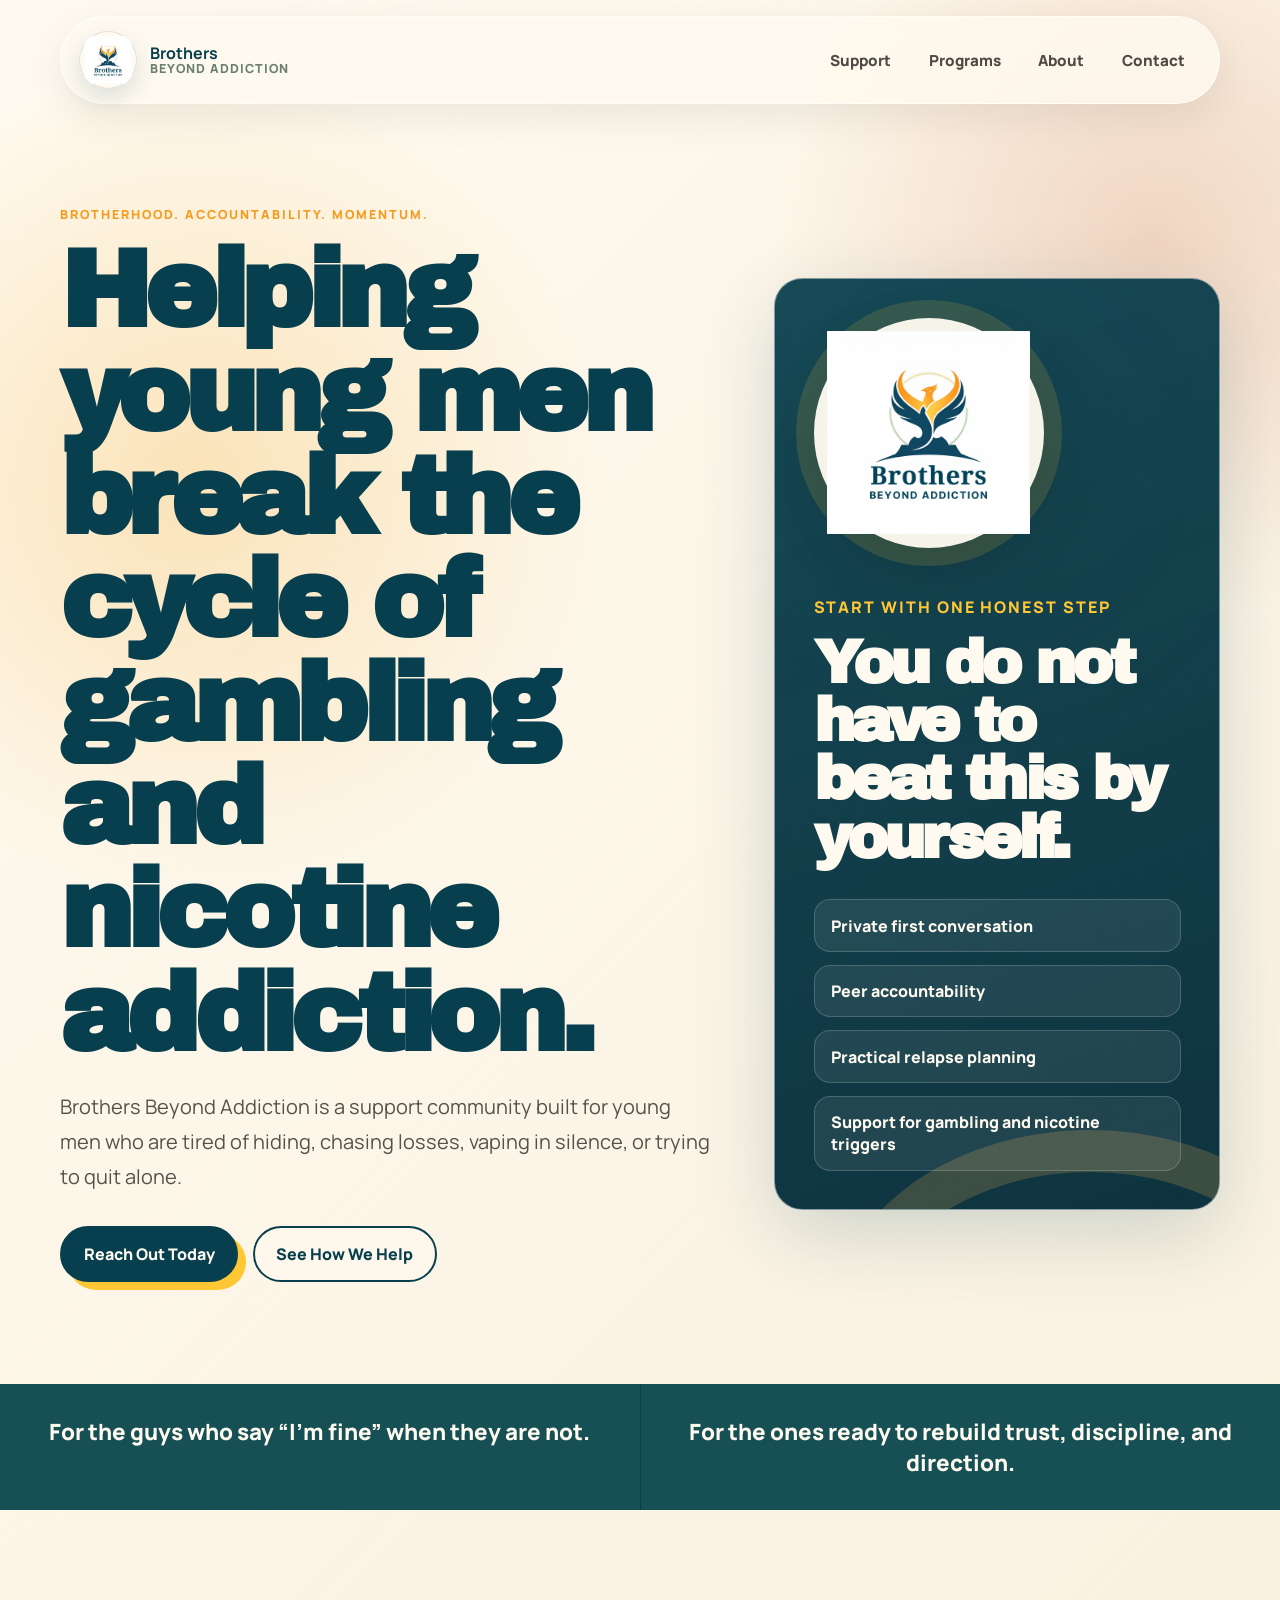
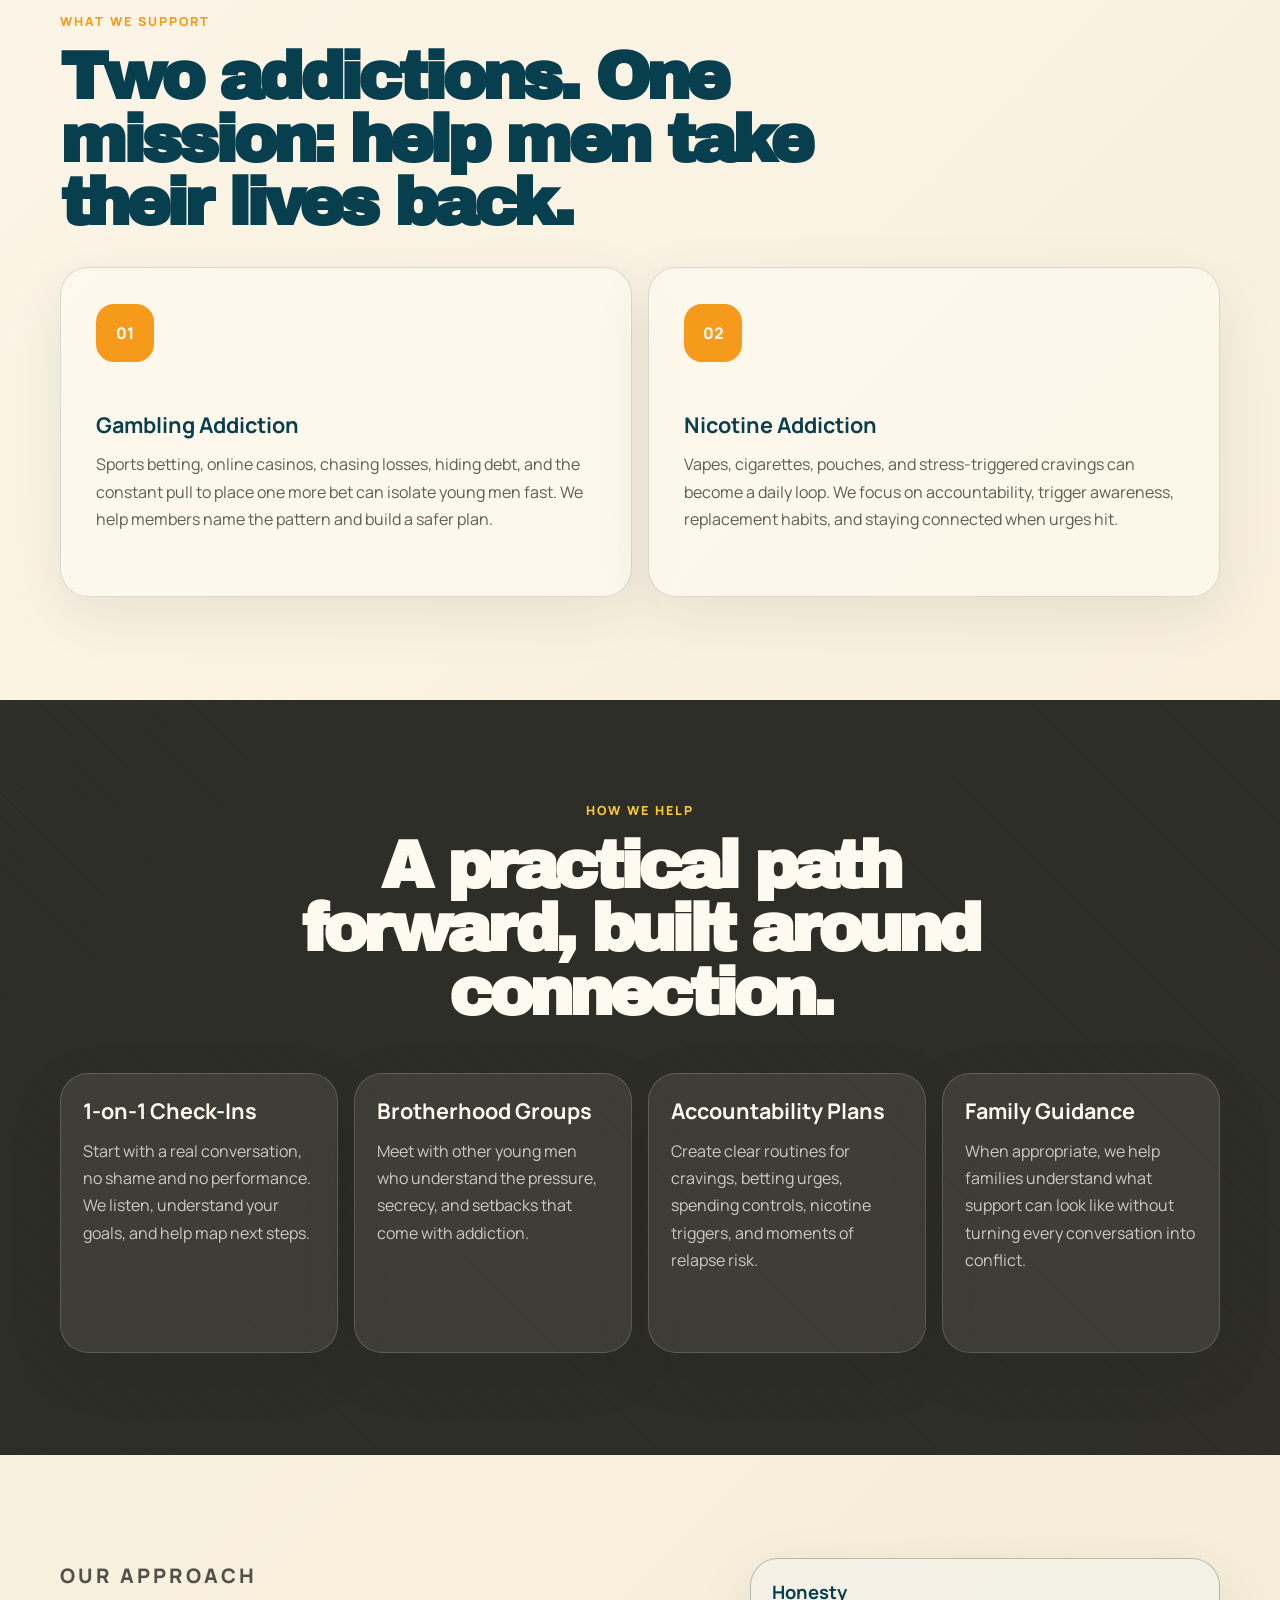
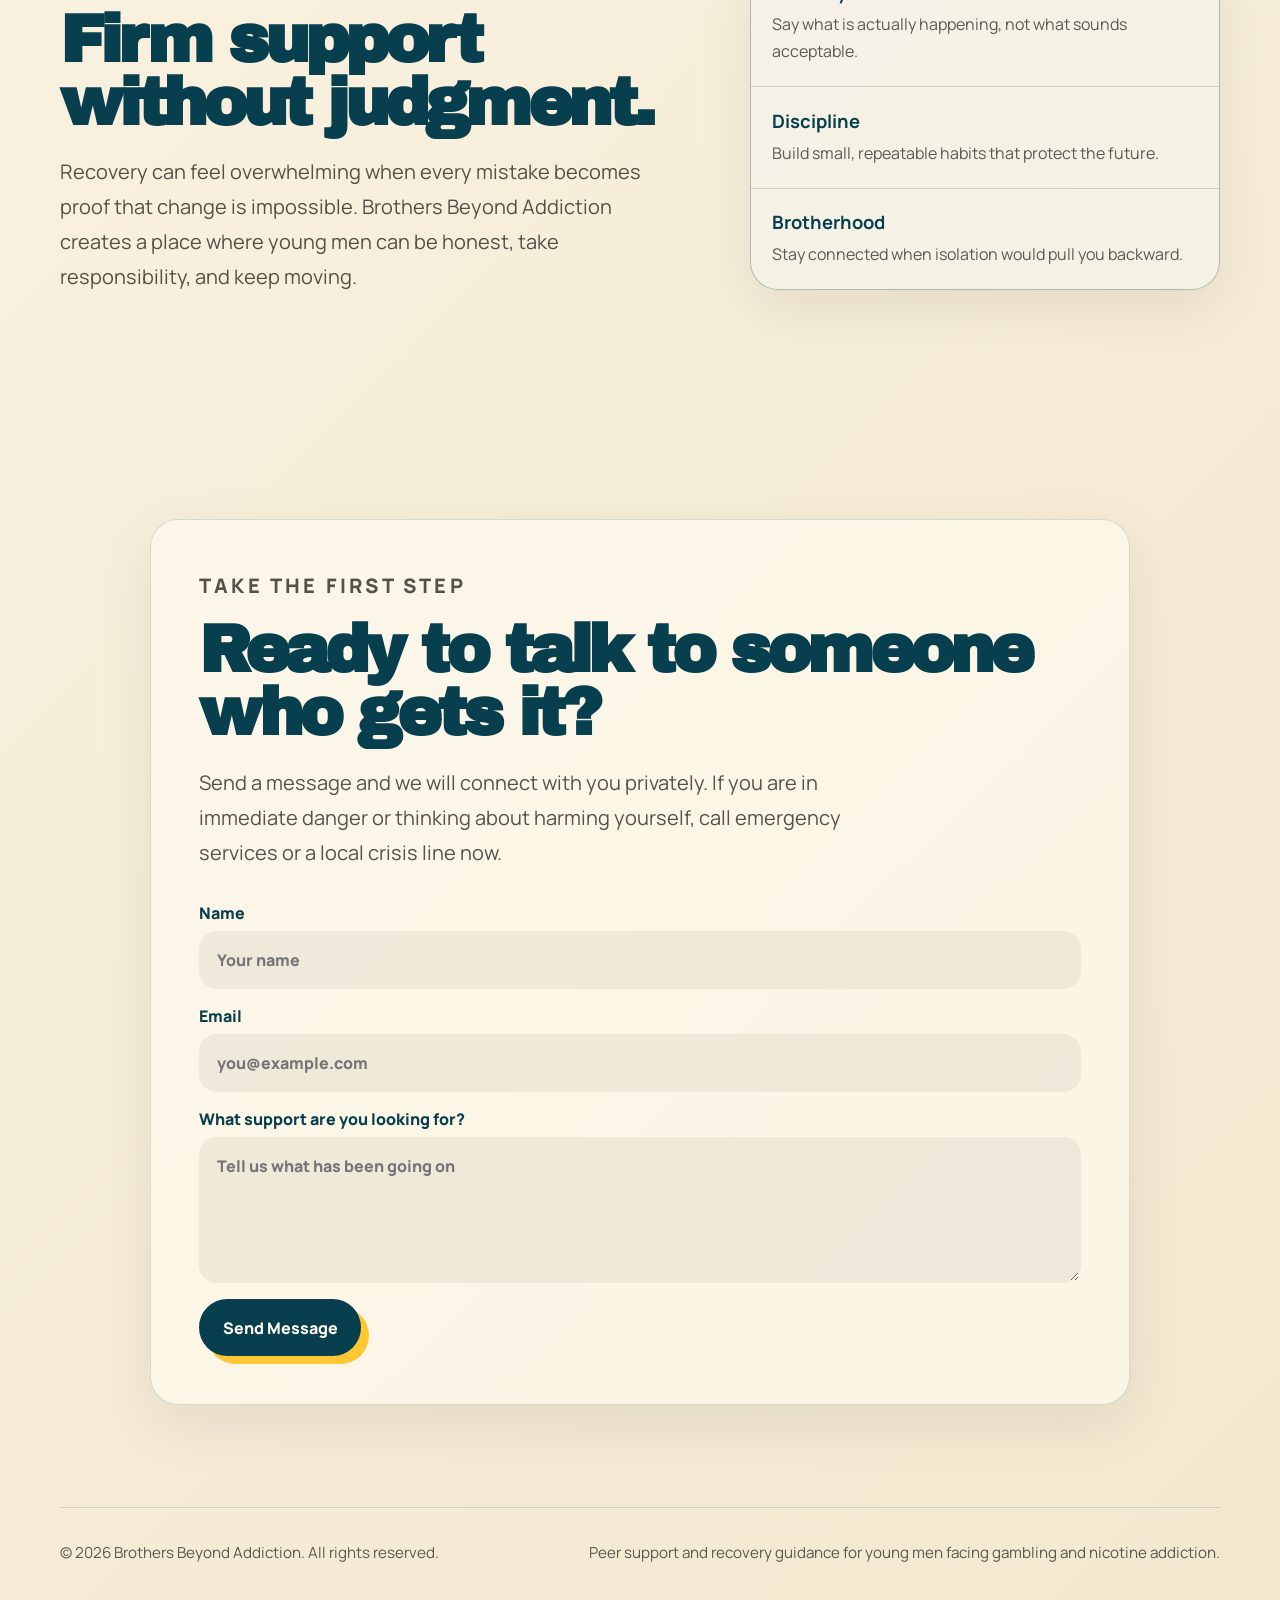
==== index.html @ f5db084e "Add files via upload" ====
<!doctype html>
<html lang="en">
  <head>
    <meta charset="utf-8">
    <meta name="viewport" content="width=device-width, initial-scale=1">
    <meta
      name="description"
      content="Brothers Beyond Addiction supports young men dealing with gambling and nicotine addiction through brotherhood, accountability, and practical recovery tools."
    >
    <title>Brothers Beyond Addiction | Support for Young Men</title>
    <link rel="preconnect" href="https://fonts.googleapis.com">
    <link rel="preconnect" href="https://fonts.gstatic.com" crossorigin>
    <link
      href="https://fonts.googleapis.com/css2?family=Archivo+Black&family=Manrope:wght@400;600;700;800&display=swap"
      rel="stylesheet"
    >
    <link rel="stylesheet" href="styles.css">
  </head>
  <body>
    <header class="site-header" data-header>
      <a class="brand" href="#top" aria-label="Brothers Beyond Addiction home">
        <span class="brand-mark">
          <img src="assets/brothers-beyond-addiction-logo.png" alt="" aria-hidden="true">
        </span>
        <span>
          <strong>Brothers</strong>
          <small>Beyond Addiction</small>
        </span>
      </a>

      <button class="nav-toggle" type="button" aria-expanded="false" aria-controls="site-nav" data-nav-toggle>
        <span class="sr-only">Toggle navigation</span>
        <span></span>
        <span></span>
        <span></span>
      </button>

      <nav class="site-nav" id="site-nav" data-nav>
        <a href="#support">Support</a>
        <a href="#programs">Programs</a>
        <a href="#about">About</a>
        <a href="#contact">Contact</a>
      </nav>
    </header>

    <main id="top">
      <section class="hero section-shell">
        <div class="hero-copy reveal">
          <p class="eyebrow">Brotherhood. Accountability. Momentum.</p>
          <h1>Helping young men break the cycle of gambling and nicotine addiction.</h1>
          <p class="hero-text">
            Brothers Beyond Addiction is a support community built for young men who are tired of hiding,
            chasing losses, vaping in silence, or trying to quit alone.
          </p>
          <div class="hero-actions">
            <a class="button primary" href="#contact">Reach Out Today</a>
            <a class="button ghost" href="#programs">See How We Help</a>
          </div>
        </div>

        <div class="hero-card reveal" aria-label="Recovery focus card">
          <div class="hero-logo-wrap">
            <img src="assets/brothers-beyond-addiction-logo.png" alt="Brothers Beyond Addiction phoenix logo">
          </div>
          <p class="card-kicker">Start with one honest step</p>
          <h2>You do not have to beat this by yourself.</h2>
          <ul>
            <li>Private first conversation</li>
            <li>Peer accountability</li>
            <li>Practical relapse planning</li>
            <li>Support for gambling and nicotine triggers</li>
          </ul>
        </div>
      </section>

      <section class="intro-strip" aria-label="Core promise">
        <p>For the guys who say “I’m fine” when they are not.</p>
        <p>For the ones ready to rebuild trust, discipline, and direction.</p>
      </section>

      <section class="section-shell split-section" id="support">
        <div class="section-heading reveal">
          <p class="eyebrow">What We Support</p>
          <h2>Two addictions. One mission: help men take their lives back.</h2>
        </div>

        <div class="support-grid">
          <article class="support-card reveal">
            <span class="icon-badge">01</span>
            <h3>Gambling Addiction</h3>
            <p>
              Sports betting, online casinos, chasing losses, hiding debt, and the constant pull to place one
              more bet can isolate young men fast. We help members name the pattern and build a safer plan.
            </p>
          </article>

          <article class="support-card reveal">
            <span class="icon-badge">02</span>
            <h3>Nicotine Addiction</h3>
            <p>
              Vapes, cigarettes, pouches, and stress-triggered cravings can become a daily loop. We focus on
              accountability, trigger awareness, replacement habits, and staying connected when urges hit.
            </p>
          </article>
        </div>
      </section>

      <section class="program-band" id="programs">
        <div class="section-shell">
          <div class="section-heading centered reveal">
            <p class="eyebrow">How We Help</p>
            <h2>A practical path forward, built around connection.</h2>
          </div>

          <div class="program-grid">
            <article class="program-card reveal">
              <h3>1-on-1 Check-Ins</h3>
              <p>Start with a real conversation, no shame and no performance. We listen, understand your goals, and help map next steps.</p>
            </article>
            <article class="program-card reveal">
              <h3>Brotherhood Groups</h3>
              <p>Meet with other young men who understand the pressure, secrecy, and setbacks that come with addiction.</p>
            </article>
            <article class="program-card reveal">
              <h3>Accountability Plans</h3>
              <p>Create clear routines for cravings, betting urges, spending controls, nicotine triggers, and moments of relapse risk.</p>
            </article>
            <article class="program-card reveal">
              <h3>Family Guidance</h3>
              <p>When appropriate, we help families understand what support can look like without turning every conversation into conflict.</p>
            </article>
          </div>
        </div>
      </section>

      <section class="section-shell values-section" id="about">
        <div class="values-copy reveal">
          <p class="eyebrow">Our Approach</p>
          <h2>Firm support without judgment.</h2>
          <p>
            Recovery can feel overwhelming when every mistake becomes proof that change is impossible. Brothers
            Beyond Addiction creates a place where young men can be honest, take responsibility, and keep moving.
          </p>
        </div>

        <div class="values-list reveal">
          <div>
            <strong>Honesty</strong>
            <span>Say what is actually happening, not what sounds acceptable.</span>
          </div>
          <div>
            <strong>Discipline</strong>
            <span>Build small, repeatable habits that protect the future.</span>
          </div>
          <div>
            <strong>Brotherhood</strong>
            <span>Stay connected when isolation would pull you backward.</span>
          </div>
        </div>
      </section>

      <section class="cta-section" id="contact">
        <div class="cta-card reveal">
          <p class="eyebrow">Take The First Step</p>
          <h2>Ready to talk to someone who gets it?</h2>
          <p>
            Send a message and we will connect with you privately. If you are in immediate danger or thinking
            about harming yourself, call emergency services or a local crisis line now.
          </p>

          <form class="contact-form" action="mailto:hello@brothersbeyondaddiction.org" method="post" enctype="text/plain">
            <label>
              Name
              <input type="text" name="name" placeholder="Your name" required>
            </label>
            <label>
              Email
              <input type="email" name="email" placeholder="you@example.com" required>
            </label>
            <label>
              What support are you looking for?
              <textarea name="message" rows="5" placeholder="Tell us what has been going on"></textarea>
            </label>
            <button class="button primary" type="submit">Send Message</button>
          </form>
        </div>
      </section>
    </main>

    <footer class="site-footer">
      <p>&copy; 2026 Brothers Beyond Addiction. All rights reserved.</p>
      <p>Peer support and recovery guidance for young men facing gambling and nicotine addiction.</p>
    </footer>

    <script src="script.js"></script>
  </body>
</html>
---- styles.css ----
:root {
  --ink: #073f4e;
  --charcoal: #092f3b;
  --moss: #164f54;
  --olive: #6b7f70;
  --sand: #f3e8cf;
  --bone: #fffaf0;
  --clay: #f59a1b;
  --gold: #ffc734;
  --line: rgba(7, 63, 78, 0.16);
  --shadow: 0 24px 80px rgba(7, 63, 78, 0.18);
  --radius: 28px;
}

* {
  box-sizing: border-box;
}

html {
  scroll-behavior: smooth;
}

body {
  margin: 0;
  color: var(--ink);
  font-family: "Manrope", sans-serif;
  background:
    radial-gradient(circle at 15% 10%, rgba(243, 182, 74, 0.32), transparent 26rem),
    radial-gradient(circle at 90% 5%, rgba(201, 111, 69, 0.24), transparent 24rem),
    linear-gradient(135deg, var(--bone), var(--sand));
}

a {
  color: inherit;
  text-decoration: none;
}

button,
input,
textarea {
  font: inherit;
}

.sr-only {
  position: absolute;
  width: 1px;
  height: 1px;
  padding: 0;
  margin: -1px;
  overflow: hidden;
  clip: rect(0, 0, 0, 0);
  white-space: nowrap;
  border: 0;
}

.site-header {
  position: sticky;
  top: 0;
  z-index: 10;
  display: flex;
  align-items: center;
  justify-content: space-between;
  gap: 1.5rem;
  width: min(1160px, calc(100% - 32px));
  margin: 16px auto 0;
  padding: 14px 18px;
  border: 1px solid rgba(255, 255, 255, 0.7);
  border-radius: 999px;
  background: rgba(255, 250, 240, 0.78);
  box-shadow: 0 12px 40px rgba(18, 19, 15, 0.08);
  backdrop-filter: blur(18px);
}

.brand {
  display: inline-flex;
  align-items: center;
  gap: 0.8rem;
  font-weight: 800;
}

.brand-mark {
  display: block;
  width: 58px;
  height: 58px;
  overflow: hidden;
  border-radius: 50%;
  background: var(--bone);
  box-shadow: inset 0 0 0 1px rgba(7, 63, 78, 0.12), 0 10px 24px rgba(7, 63, 78, 0.14);
}

.brand-mark img {
  width: 100%;
  height: 100%;
  object-fit: contain;
  padding: 5px;
}

.brand strong,
.brand small {
  display: block;
  line-height: 1.05;
}

.brand small {
  color: var(--olive);
  font-size: 0.78rem;
  font-weight: 800;
  text-transform: uppercase;
  letter-spacing: 0.08em;
}

.site-nav {
  display: flex;
  align-items: center;
  gap: 0.35rem;
}

.site-nav a {
  padding: 0.75rem 1rem;
  border-radius: 999px;
  color: rgba(18, 19, 15, 0.76);
  font-size: 0.95rem;
  font-weight: 800;
}

.site-nav a:hover {
  background: rgba(49, 66, 50, 0.1);
  color: var(--ink);
}

.nav-toggle {
  display: none;
  width: 46px;
  height: 46px;
  border: 0;
  border-radius: 50%;
  background: var(--ink);
}

.nav-toggle span:not(.sr-only) {
  display: block;
  width: 19px;
  height: 2px;
  margin: 4px auto;
  background: var(--bone);
}

.section-shell {
  width: min(1160px, calc(100% - 32px));
  margin: 0 auto;
}

.hero {
  display: grid;
  grid-template-columns: minmax(0, 1.05fr) minmax(320px, 0.72fr);
  gap: clamp(2rem, 5vw, 5rem);
  align-items: center;
  min-height: calc(100vh - 96px);
  padding: clamp(4rem, 8vw, 7.5rem) 0;
}

.eyebrow {
  margin: 0 0 1rem;
  color: var(--clay);
  font-size: 0.78rem;
  font-weight: 900;
  letter-spacing: 0.16em;
  text-transform: uppercase;
}

h1,
h2,
h3,
p {
  margin-top: 0;
}

h1,
h2 {
  font-family: "Archivo Black", sans-serif;
  letter-spacing: -0.06em;
  line-height: 0.95;
}

h1 {
  max-width: 760px;
  margin-bottom: 1.4rem;
  font-size: clamp(3.7rem, 8.5vw, 8.1rem);
}

h2 {
  margin-bottom: 1.2rem;
  font-size: clamp(2.3rem, 5.2vw, 5.2rem);
}

h3 {
  margin-bottom: 0.8rem;
  font-size: 1.35rem;
}

.hero-text,
.values-copy p,
.cta-card > p {
  max-width: 660px;
  color: rgba(18, 19, 15, 0.72);
  font-size: clamp(1.05rem, 2vw, 1.25rem);
  line-height: 1.75;
}

.hero-actions {
  display: flex;
  flex-wrap: wrap;
  gap: 0.9rem;
  margin-top: 2rem;
}

.button {
  display: inline-flex;
  align-items: center;
  justify-content: center;
  min-height: 52px;
  padding: 0.95rem 1.35rem;
  border: 2px solid var(--ink);
  border-radius: 999px;
  font-weight: 900;
  cursor: pointer;
  transition: transform 180ms ease, box-shadow 180ms ease, background 180ms ease;
}

.button:hover {
  transform: translateY(-2px);
}

.button.primary {
  color: var(--bone);
  background: var(--ink);
  box-shadow: 8px 8px 0 var(--gold);
}

.button.ghost {
  background: rgba(255, 250, 240, 0.4);
}

.hero-card {
  position: relative;
  overflow: hidden;
  min-height: 500px;
  padding: clamp(1.6rem, 4vw, 2.4rem);
  border: 1px solid rgba(255, 255, 255, 0.48);
  border-radius: var(--radius);
  color: var(--bone);
  background:
    linear-gradient(160deg, rgba(7, 63, 78, 0.94), rgba(9, 47, 59, 0.98)),
    radial-gradient(circle at 50% 20%, rgba(243, 182, 74, 0.35), transparent 20rem);
  box-shadow: var(--shadow);
}

.hero-card::before {
  position: absolute;
  inset: auto -30% -35% 12%;
  height: 320px;
  content: "";
  border: 42px solid rgba(243, 182, 74, 0.2);
  border-radius: 50%;
}

.hero-logo-wrap {
  display: grid;
  width: min(230px, 72%);
  aspect-ratio: 1;
  place-items: center;
  margin-bottom: 3rem;
  border-radius: 50%;
  background: rgba(255, 250, 240, 0.96);
  box-shadow: 0 0 0 18px rgba(255, 199, 52, 0.14), 0 24px 60px rgba(0, 0, 0, 0.16);
  animation: breathe 3.6s ease-in-out infinite;
}

.hero-logo-wrap img {
  width: 88%;
  height: 88%;
  object-fit: contain;
}

.card-kicker {
  color: var(--gold);
  font-weight: 900;
  text-transform: uppercase;
  letter-spacing: 0.12em;
}

.hero-card h2 {
  max-width: 430px;
  font-size: clamp(2.3rem, 4.8vw, 4.5rem);
}

.hero-card ul {
  position: relative;
  z-index: 1;
  display: grid;
  gap: 0.8rem;
  padding: 0;
  margin: 2rem 0 0;
  list-style: none;
}

.hero-card li {
  padding: 0.9rem 1rem;
  border: 1px solid rgba(255, 250, 240, 0.18);
  border-radius: 16px;
  background: rgba(255, 250, 240, 0.08);
  font-weight: 800;
}

.intro-strip {
  display: grid;
  grid-template-columns: 1fr 1fr;
  gap: 1px;
  color: var(--bone);
  background: var(--ink);
}

.intro-strip p {
  padding: clamp(1.4rem, 3vw, 2rem);
  margin: 0;
  background: var(--moss);
  font-size: clamp(1rem, 2vw, 1.4rem);
  font-weight: 900;
  text-align: center;
}

.split-section,
.values-section,
.cta-section {
  padding: clamp(4.5rem, 8vw, 7rem) 0;
}

.section-heading {
  max-width: 790px;
}

.centered {
  margin: 0 auto 3rem;
  text-align: center;
}

.support-grid,
.program-grid {
  display: grid;
  gap: 1rem;
}

.support-grid {
  grid-template-columns: repeat(2, 1fr);
  margin-top: 2rem;
}

.support-card,
.program-card,
.cta-card,
.values-list {
  border: 1px solid var(--line);
  border-radius: var(--radius);
  background: rgba(255, 250, 240, 0.66);
  box-shadow: 0 18px 60px rgba(18, 19, 15, 0.08);
}

.support-card {
  min-height: 330px;
  padding: clamp(1.4rem, 3vw, 2.2rem);
}

.support-card p,
.program-card p,
.values-list span,
.site-footer {
  color: rgba(18, 19, 15, 0.68);
  line-height: 1.7;
}

.icon-badge {
  display: inline-grid;
  width: 58px;
  height: 58px;
  place-items: center;
  margin-bottom: 3rem;
  border-radius: 18px;
  color: var(--bone);
  background: var(--clay);
  font-weight: 900;
}

.program-band {
  padding: clamp(4.5rem, 8vw, 7rem) 0;
  color: var(--bone);
  background:
    linear-gradient(rgba(18, 19, 15, 0.88), rgba(18, 19, 15, 0.88)),
    repeating-linear-gradient(45deg, rgba(243, 182, 74, 0.2) 0 2px, transparent 2px 18px);
}

.program-band .eyebrow {
  color: var(--gold);
}

.program-grid {
  grid-template-columns: repeat(4, 1fr);
}

.program-card {
  min-height: 280px;
  padding: 1.4rem;
  color: var(--bone);
  background: rgba(255, 250, 240, 0.08);
  border-color: rgba(255, 250, 240, 0.16);
}

.program-card p {
  color: rgba(255, 250, 240, 0.74);
}

.values-section {
  display: grid;
  grid-template-columns: 1fr 0.75fr;
  gap: clamp(2rem, 5vw, 5rem);
  align-items: start;
}

.values-list {
  display: grid;
  gap: 1px;
  overflow: hidden;
  padding: 0;
  background: var(--line);
}

.values-list div {
  padding: 1.3rem;
  background: rgba(255, 250, 240, 0.78);
}

.values-list strong,
.values-list span {
  display: block;
}

.values-list strong {
  margin-bottom: 0.35rem;
  font-size: 1.15rem;
}

.cta-section {
  width: min(980px, calc(100% - 32px));
  margin: 0 auto;
}

.cta-card {
  padding: clamp(1.5rem, 4vw, 3rem);
}

.contact-form {
  display: grid;
  gap: 1rem;
  margin-top: 2rem;
}

.contact-form label {
  display: grid;
  gap: 0.45rem;
  font-weight: 900;
}

.contact-form input,
.contact-form textarea {
  width: 100%;
  border: 2px solid transparent;
  border-radius: 18px;
  padding: 1rem;
  color: var(--ink);
  background: rgba(18, 19, 15, 0.06);
  outline: none;
}

.contact-form input:focus,
.contact-form textarea:focus {
  border-color: var(--clay);
  background: var(--bone);
}

.contact-form .button {
  justify-self: start;
}

.site-footer {
  display: flex;
  flex-wrap: wrap;
  justify-content: space-between;
  gap: 1rem;
  width: min(1160px, calc(100% - 32px));
  margin: 0 auto;
  padding: 2rem 0 3rem;
  border-top: 1px solid var(--line);
  font-size: 0.95rem;
}

.site-footer p {
  margin: 0;
}

.reveal {
  opacity: 0;
  transform: translateY(22px);
  transition: opacity 700ms ease, transform 700ms ease;
}

.reveal.is-visible {
  opacity: 1;
  transform: translateY(0);
}

@keyframes breathe {
  0%,
  100% {
    transform: scale(1);
  }

  50% {
    transform: scale(1.08);
  }
}

@media (max-width: 900px) {
  .site-header {
    align-items: flex-start;
    border-radius: 26px;
  }

  .nav-toggle {
    display: block;
    flex: 0 0 auto;
  }

  .site-nav {
    position: absolute;
    top: calc(100% + 10px);
    right: 0;
    left: 0;
    display: none;
    flex-direction: column;
    align-items: stretch;
    padding: 0.75rem;
    border-radius: 24px;
    background: rgba(255, 250, 240, 0.96);
    box-shadow: 0 18px 50px rgba(18, 19, 15, 0.12);
  }

  .site-nav.is-open {
    display: flex;
  }

  .hero,
  .values-section {
    grid-template-columns: 1fr;
  }

  .hero {
    min-height: auto;
    padding-top: 4rem;
  }

  .hero-card {
    min-height: auto;
  }

  .support-grid,
  .program-grid,
  .intro-strip {
    grid-template-columns: 1fr;
  }
}

@media (max-width: 560px) {
  .brand span:last-child {
    display: none;
  }

  h1 {
    font-size: clamp(3.15rem, 17vw, 5rem);
  }

  .hero-actions,
  .button {
    width: 100%;
  }

  .program-card,
  .support-card {
    min-height: auto;
  }
}
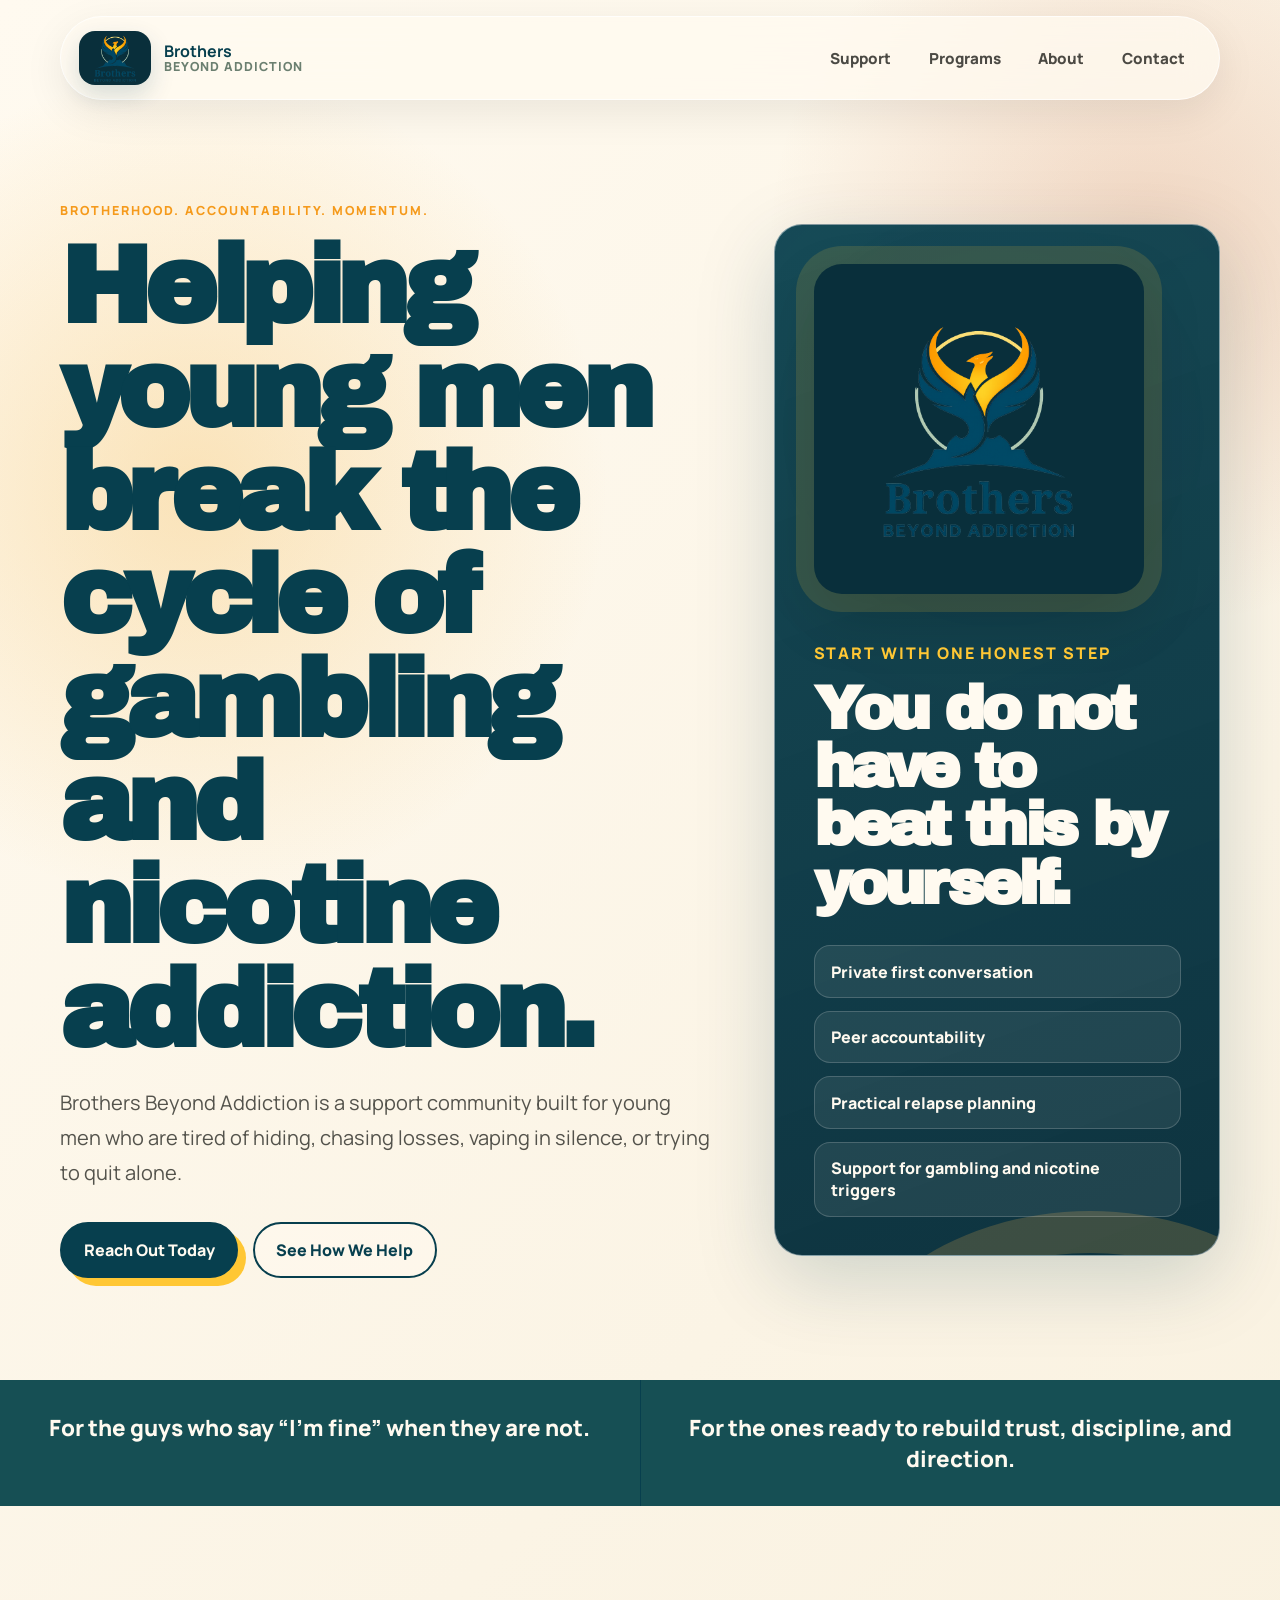
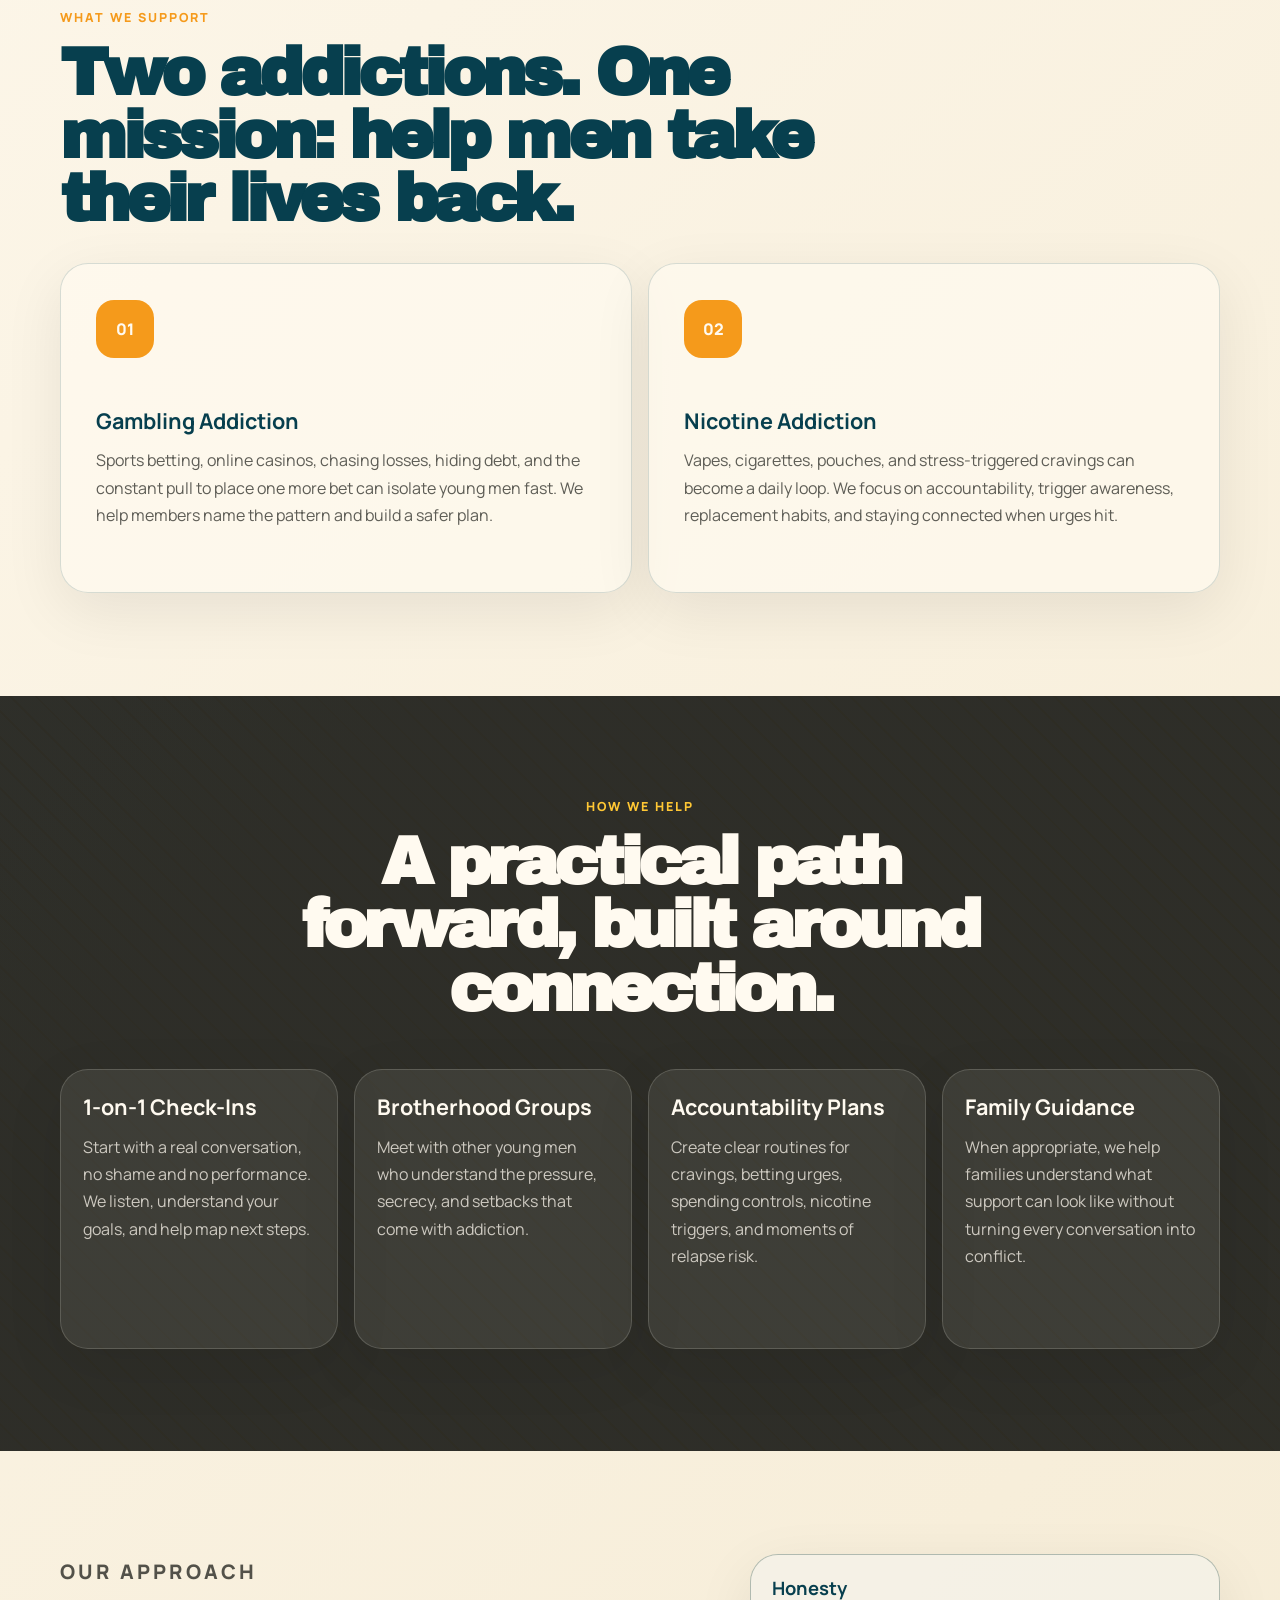
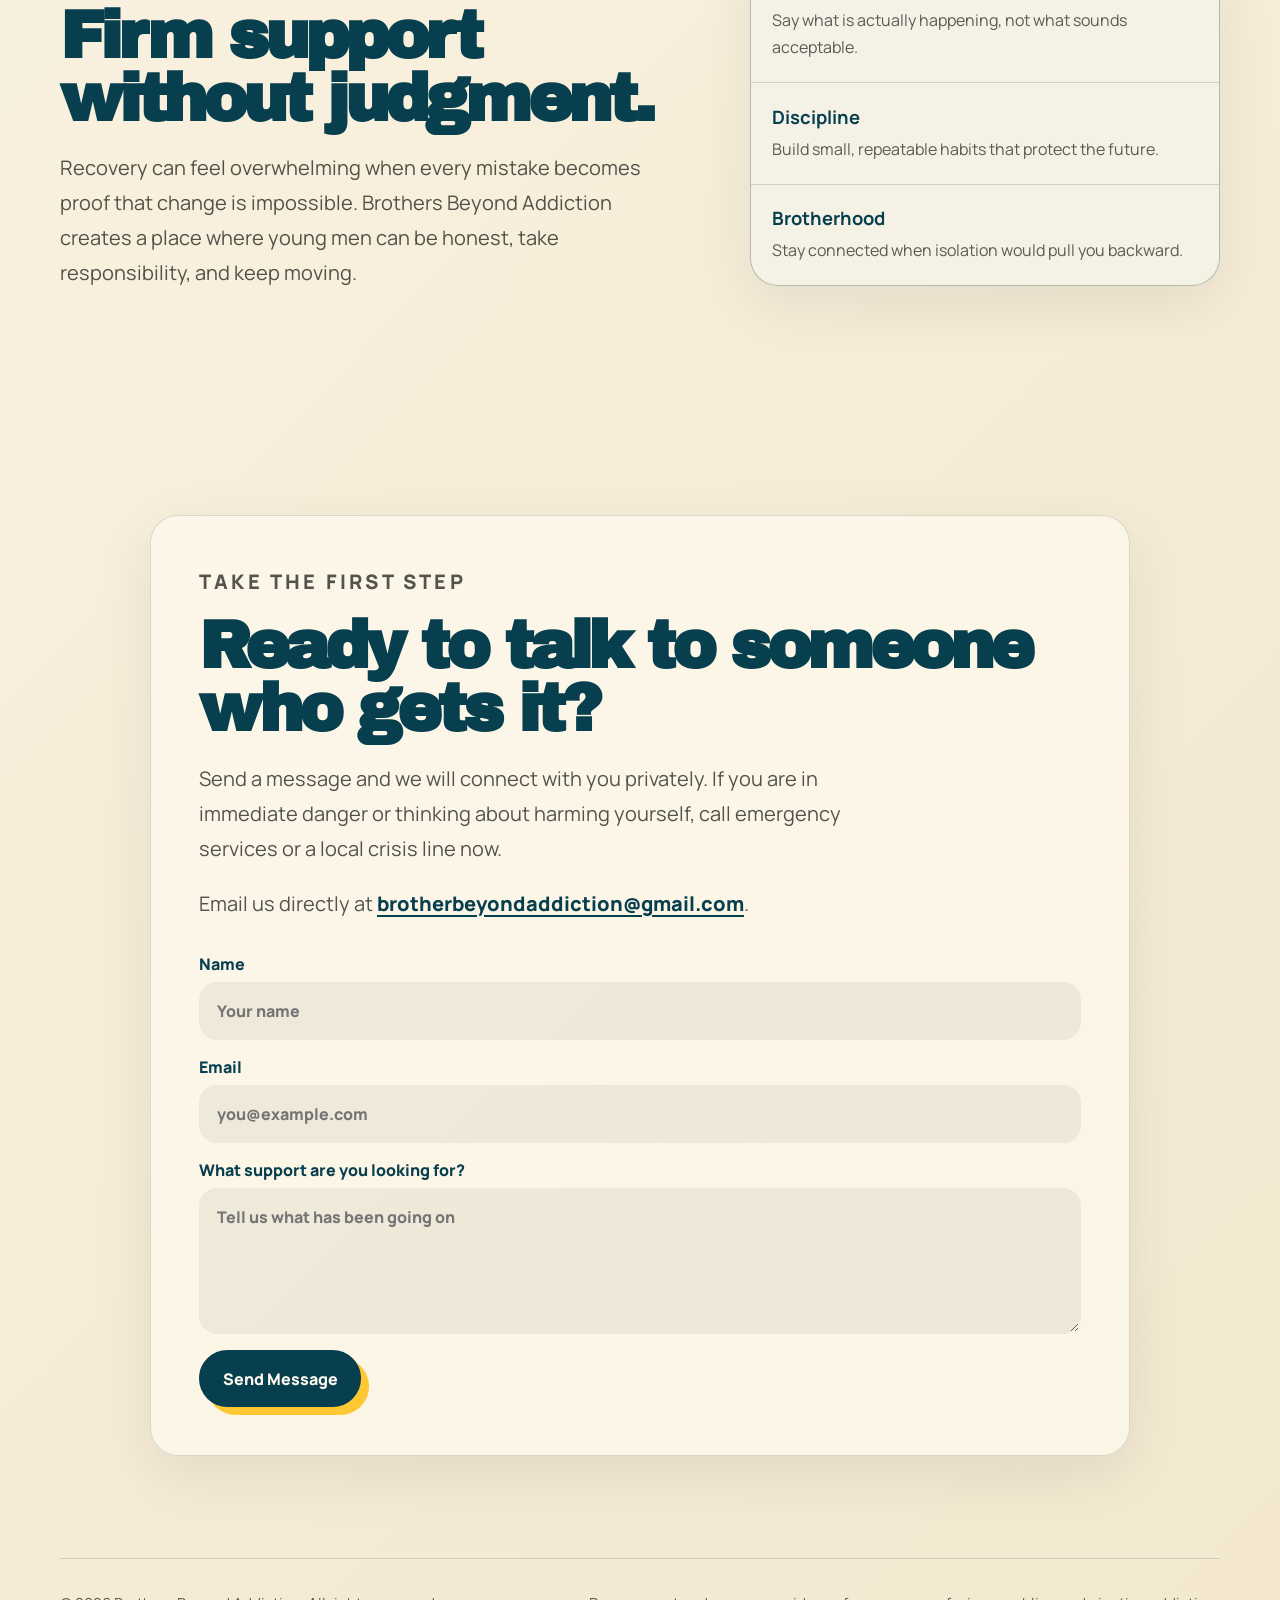
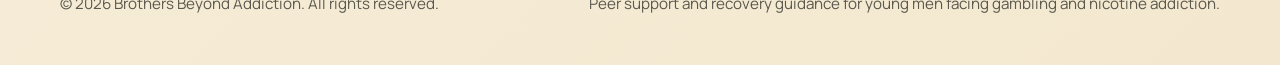
==== commit b438158b: "Add files via upload" ====
--- a/index.html
+++ b/index.html
@@ -167,8 +167,12 @@
             Send a message and we will connect with you privately. If you are in immediate danger or thinking
             about harming yourself, call emergency services or a local crisis line now.
           </p>
-
-          <form class="contact-form" action="mailto:hello@brothersbeyondaddiction.org" method="post" enctype="text/plain">
+          <p class="contact-email">
+            Email us directly at
+            <a href="mailto:brotherbeyondaddiction@gmail.com">brotherbeyondaddiction@gmail.com</a>.
+          </p>
+
+          <form class="contact-form" action="mailto:brotherbeyondaddiction@gmail.com" method="post" enctype="text/plain">
             <label>
               Name
               <input type="text" name="name" placeholder="Your name" required>
--- a/styles.css
+++ b/styles.css
@@ -80,19 +80,19 @@
 
 .brand-mark {
   display: block;
-  width: 58px;
-  height: 58px;
+  width: 72px;
+  height: 54px;
   overflow: hidden;
-  border-radius: 50%;
-  background: var(--bone);
-  box-shadow: inset 0 0 0 1px rgba(7, 63, 78, 0.12), 0 10px 24px rgba(7, 63, 78, 0.14);
+  border-radius: 16px;
+  background: var(--charcoal);
+  box-shadow: 0 10px 24px rgba(7, 63, 78, 0.16);
 }
 
 .brand-mark img {
   width: 100%;
   height: 100%;
-  object-fit: contain;
-  padding: 5px;
+  object-fit: cover;
+  object-position: center;
 }
 
 .brand strong,
@@ -205,6 +205,14 @@
   color: rgba(18, 19, 15, 0.72);
   font-size: clamp(1.05rem, 2vw, 1.25rem);
   line-height: 1.75;
+}
+
+.contact-email a {
+  color: var(--ink);
+  font-weight: 900;
+  text-decoration: underline;
+  text-decoration-thickness: 2px;
+  text-underline-offset: 4px;
 }
 
 .hero-actions {
@@ -266,20 +274,21 @@
 
 .hero-logo-wrap {
   display: grid;
-  width: min(230px, 72%);
+  width: min(330px, 92%);
   aspect-ratio: 1;
   place-items: center;
   margin-bottom: 3rem;
-  border-radius: 50%;
-  background: rgba(255, 250, 240, 0.96);
+  overflow: hidden;
+  border-radius: 28px;
+  background: var(--charcoal);
   box-shadow: 0 0 0 18px rgba(255, 199, 52, 0.14), 0 24px 60px rgba(0, 0, 0, 0.16);
   animation: breathe 3.6s ease-in-out infinite;
 }
 
 .hero-logo-wrap img {
-  width: 88%;
-  height: 88%;
-  object-fit: contain;
+  width: 100%;
+  height: 100%;
+  object-fit: cover;
 }
 
 .card-kicker {
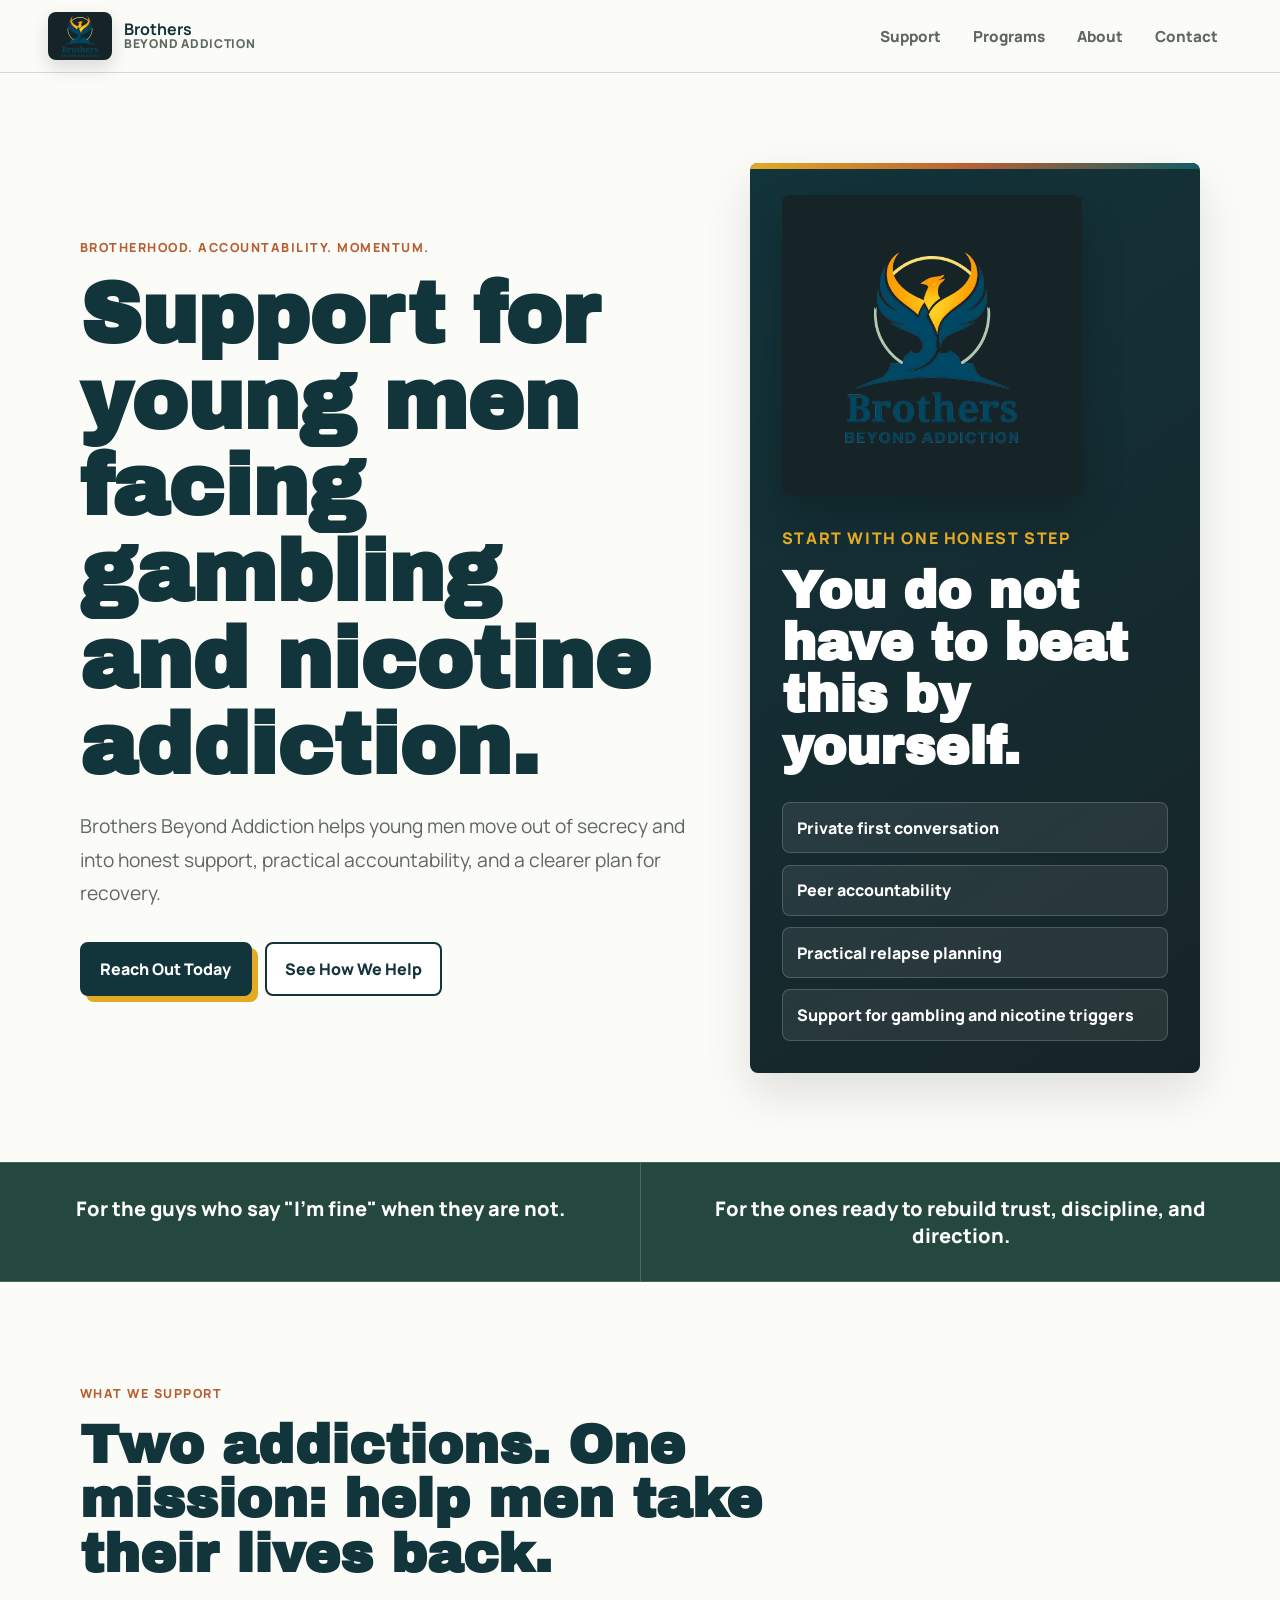
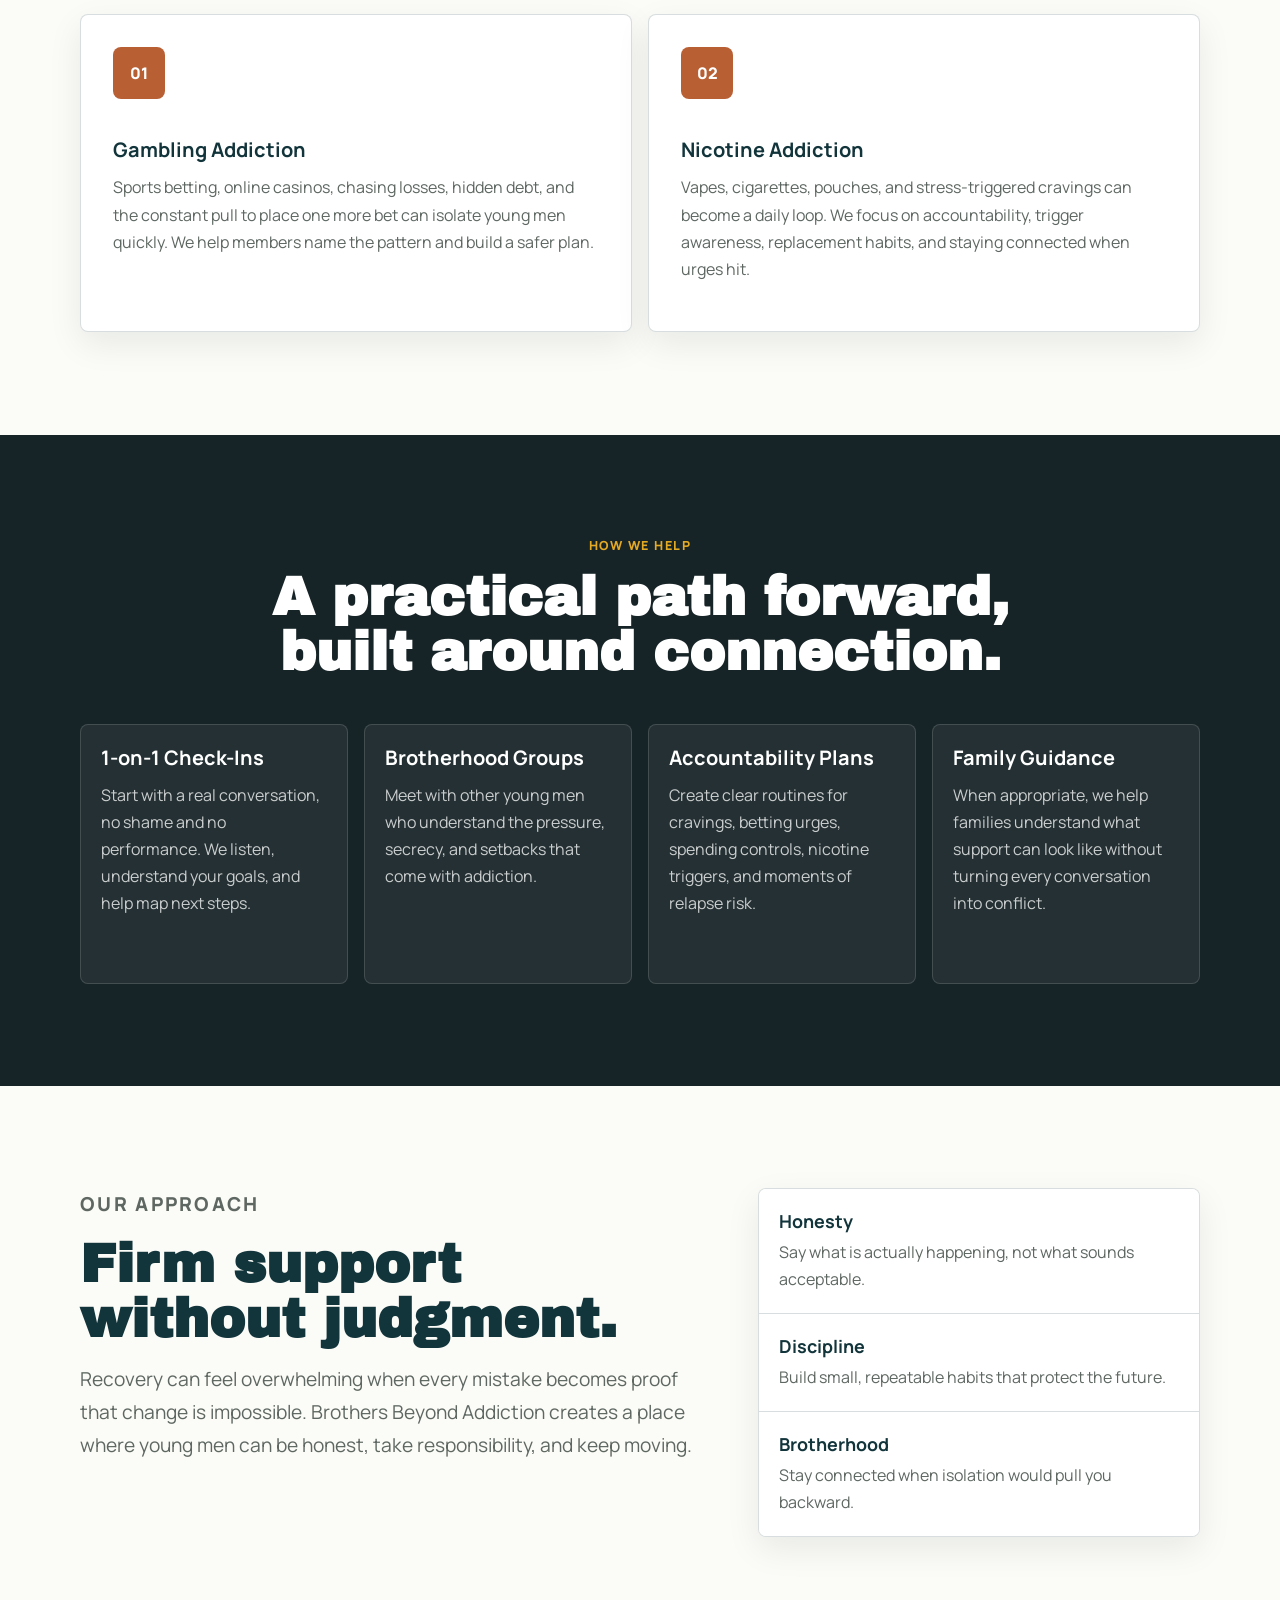
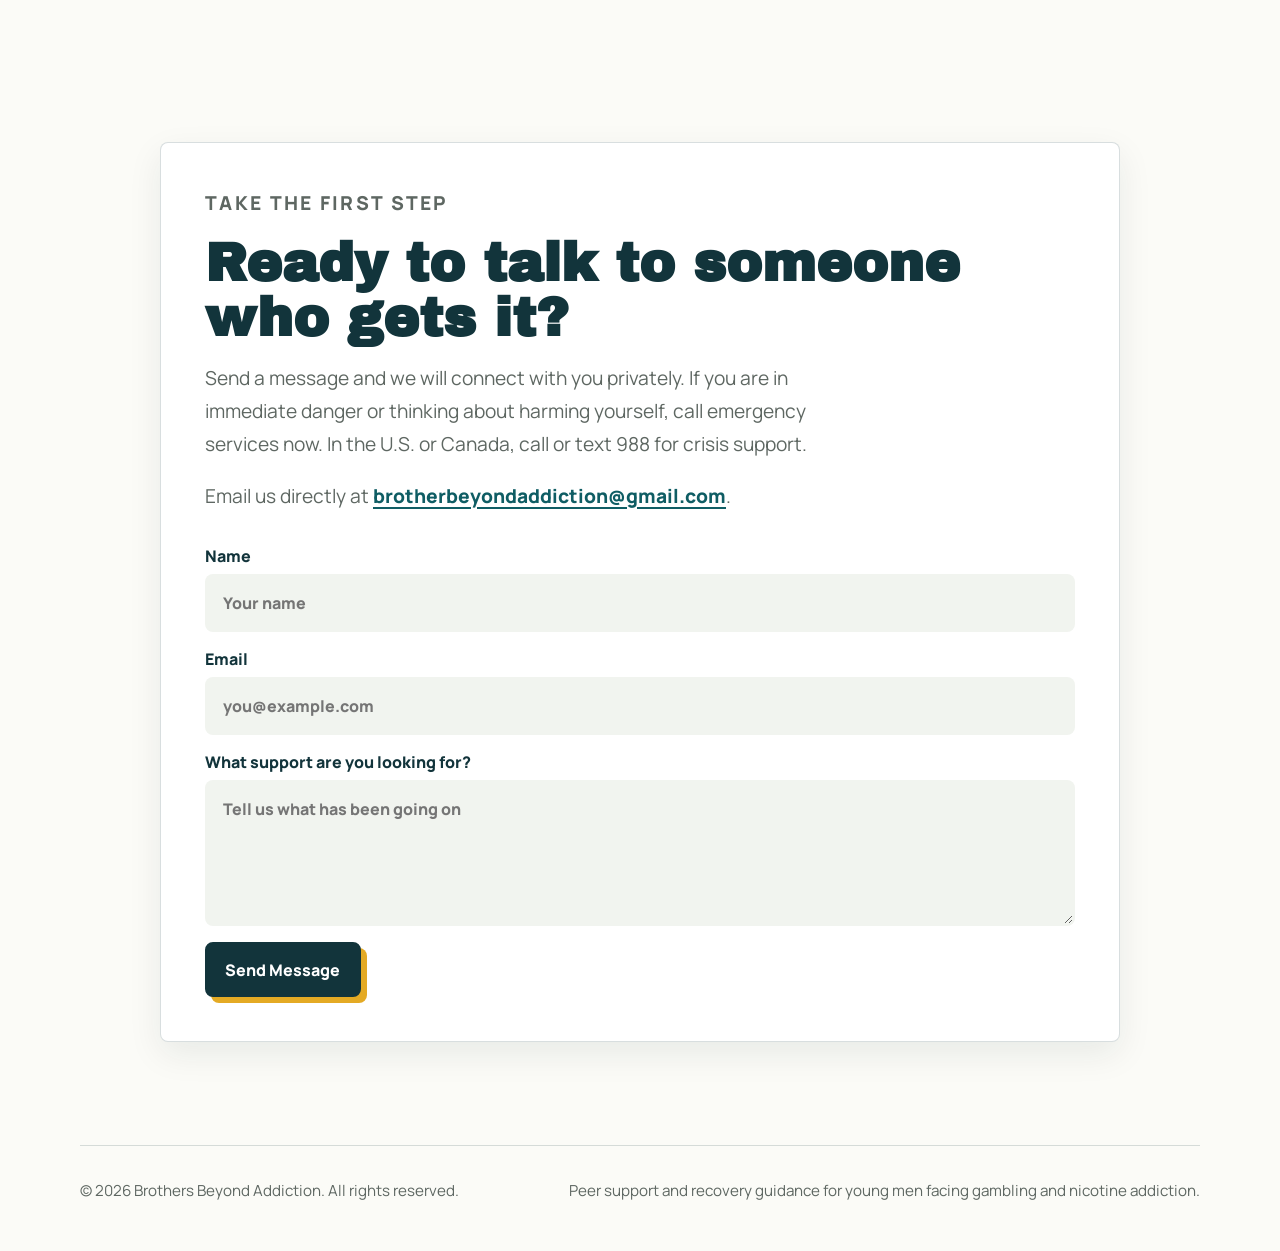
==== commit a726fa21: "Add files via upload" ====
--- a/index.html
+++ b/index.html
@@ -47,10 +47,10 @@
       <section class="hero section-shell">
         <div class="hero-copy reveal">
           <p class="eyebrow">Brotherhood. Accountability. Momentum.</p>
-          <h1>Helping young men break the cycle of gambling and nicotine addiction.</h1>
+          <h1>Support for young men facing gambling and nicotine addiction.</h1>
           <p class="hero-text">
-            Brothers Beyond Addiction is a support community built for young men who are tired of hiding,
-            chasing losses, vaping in silence, or trying to quit alone.
+            Brothers Beyond Addiction helps young men move out of secrecy and into honest support,
+            practical accountability, and a clearer plan for recovery.
           </p>
           <div class="hero-actions">
             <a class="button primary" href="#contact">Reach Out Today</a>
@@ -74,7 +74,7 @@
       </section>
 
       <section class="intro-strip" aria-label="Core promise">
-        <p>For the guys who say “I’m fine” when they are not.</p>
+        <p>For the guys who say "I'm fine" when they are not.</p>
         <p>For the ones ready to rebuild trust, discipline, and direction.</p>
       </section>
 
@@ -89,8 +89,8 @@
             <span class="icon-badge">01</span>
             <h3>Gambling Addiction</h3>
             <p>
-              Sports betting, online casinos, chasing losses, hiding debt, and the constant pull to place one
-              more bet can isolate young men fast. We help members name the pattern and build a safer plan.
+              Sports betting, online casinos, chasing losses, hidden debt, and the constant pull to place one
+              more bet can isolate young men quickly. We help members name the pattern and build a safer plan.
             </p>
           </article>
 
@@ -164,8 +164,8 @@
           <p class="eyebrow">Take The First Step</p>
           <h2>Ready to talk to someone who gets it?</h2>
           <p>
-            Send a message and we will connect with you privately. If you are in immediate danger or thinking
-            about harming yourself, call emergency services or a local crisis line now.
+            Send a message and we will connect with you privately. If you are in immediate danger or thinking about
+            harming yourself, call emergency services now. In the U.S. or Canada, call or text 988 for crisis support.
           </p>
           <p class="contact-email">
             Email us directly at
--- a/styles.css
+++ b/styles.css
@@ -1,15 +1,17 @@
 :root {
-  --ink: #073f4e;
-  --charcoal: #092f3b;
-  --moss: #164f54;
-  --olive: #6b7f70;
-  --sand: #f3e8cf;
-  --bone: #fffaf0;
-  --clay: #f59a1b;
-  --gold: #ffc734;
-  --line: rgba(7, 63, 78, 0.16);
-  --shadow: 0 24px 80px rgba(7, 63, 78, 0.18);
-  --radius: 28px;
+  --ink: #12343b;
+  --charcoal: #172427;
+  --teal: #0f5d64;
+  --forest: #24483d;
+  --rust: #b85f34;
+  --gold: #e4aa24;
+  --paper: #fbfbf7;
+  --soft: #f1f4ef;
+  --white: #ffffff;
+  --muted: #5e6762;
+  --line: rgba(18, 52, 59, 0.16);
+  --shadow: 0 20px 48px rgba(18, 36, 39, 0.12);
+  --radius: 8px;
 }
 
 * {
@@ -23,11 +25,8 @@
 body {
   margin: 0;
   color: var(--ink);
-  font-family: "Manrope", sans-serif;
-  background:
-    radial-gradient(circle at 15% 10%, rgba(243, 182, 74, 0.32), transparent 26rem),
-    radial-gradient(circle at 90% 5%, rgba(201, 111, 69, 0.24), transparent 24rem),
-    linear-gradient(135deg, var(--bone), var(--sand));
+  font-family: "Manrope", Arial, sans-serif;
+  background: var(--paper);
 }
 
 a {
@@ -60,32 +59,35 @@
   display: flex;
   align-items: center;
   justify-content: space-between;
-  gap: 1.5rem;
-  width: min(1160px, calc(100% - 32px));
-  margin: 16px auto 0;
-  padding: 14px 18px;
-  border: 1px solid rgba(255, 255, 255, 0.7);
-  border-radius: 999px;
-  background: rgba(255, 250, 240, 0.78);
-  box-shadow: 0 12px 40px rgba(18, 19, 15, 0.08);
-  backdrop-filter: blur(18px);
+  gap: 1.25rem;
+  width: 100%;
+  padding: 12px clamp(16px, 4vw, 48px);
+  border-bottom: 1px solid var(--line);
+  background: rgba(251, 251, 247, 0.94);
+  backdrop-filter: blur(16px);
+}
+
+.site-header.is-scrolled {
+  box-shadow: 0 10px 30px rgba(18, 36, 39, 0.08);
 }
 
 .brand {
   display: inline-flex;
   align-items: center;
-  gap: 0.8rem;
+  min-width: 0;
+  gap: 0.75rem;
   font-weight: 800;
 }
 
 .brand-mark {
   display: block;
-  width: 72px;
-  height: 54px;
+  width: 64px;
+  height: 48px;
+  flex: 0 0 auto;
   overflow: hidden;
-  border-radius: 16px;
+  border-radius: var(--radius);
   background: var(--charcoal);
-  box-shadow: 0 10px 24px rgba(7, 63, 78, 0.16);
+  box-shadow: 0 8px 18px rgba(18, 36, 39, 0.14);
 }
 
 .brand-mark img {
@@ -102,69 +104,72 @@
 }
 
 .brand small {
-  color: var(--olive);
-  font-size: 0.78rem;
+  color: var(--muted);
+  font-size: 0.76rem;
   font-weight: 800;
+  letter-spacing: 0.06em;
   text-transform: uppercase;
-  letter-spacing: 0.08em;
 }
 
 .site-nav {
   display: flex;
   align-items: center;
-  gap: 0.35rem;
+  gap: 0.2rem;
 }
 
 .site-nav a {
-  padding: 0.75rem 1rem;
-  border-radius: 999px;
-  color: rgba(18, 19, 15, 0.76);
+  padding: 0.7rem 0.9rem;
+  border-radius: var(--radius);
+  color: var(--muted);
   font-size: 0.95rem;
   font-weight: 800;
 }
 
-.site-nav a:hover {
-  background: rgba(49, 66, 50, 0.1);
+.site-nav a:hover,
+.site-nav a:focus-visible {
   color: var(--ink);
+  background: var(--soft);
+  outline: none;
 }
 
 .nav-toggle {
   display: none;
-  width: 46px;
-  height: 46px;
+  width: 44px;
+  height: 44px;
   border: 0;
-  border-radius: 50%;
+  border-radius: var(--radius);
   background: var(--ink);
+  cursor: pointer;
 }
 
 .nav-toggle span:not(.sr-only) {
   display: block;
-  width: 19px;
+  width: 20px;
   height: 2px;
   margin: 4px auto;
-  background: var(--bone);
+  background: var(--white);
 }
 
 .section-shell {
-  width: min(1160px, calc(100% - 32px));
+  width: min(1120px, calc(100% - 32px));
   margin: 0 auto;
 }
 
 .hero {
   display: grid;
-  grid-template-columns: minmax(0, 1.05fr) minmax(320px, 0.72fr);
-  gap: clamp(2rem, 5vw, 5rem);
+  grid-template-columns: minmax(0, 1.05fr) minmax(300px, 0.78fr);
+  gap: clamp(2rem, 5vw, 4.5rem);
   align-items: center;
-  min-height: calc(100vh - 96px);
-  padding: clamp(4rem, 8vw, 7.5rem) 0;
+  min-height: calc(100vh - 73px);
+  padding: clamp(3.5rem, 7vw, 6.5rem) 0;
 }
 
 .eyebrow {
   margin: 0 0 1rem;
-  color: var(--clay);
+  color: var(--rust);
   font-size: 0.78rem;
   font-weight: 900;
-  letter-spacing: 0.16em;
+  letter-spacing: 0.12em;
   text-transform: uppercase;
 }
 
@@ -177,38 +182,39 @@
 
 h1,
 h2 {
-  font-family: "Archivo Black", sans-serif;
-  letter-spacing: -0.06em;
-  line-height: 0.95;
+  font-family: "Archivo Black", Impact, sans-serif;
+  letter-spacing: 0;
+  line-height: 1.02;
 }
 
 h1 {
-  max-width: 760px;
-  margin-bottom: 1.4rem;
-  font-size: clamp(3.7rem, 8.5vw, 8.1rem);
+  max-width: 780px;
+  margin-bottom: 1.35rem;
+  font-size: clamp(2.8rem, 6.6vw, 6.5rem);
 }
 
 h2 {
-  margin-bottom: 1.2rem;
-  font-size: clamp(2.3rem, 5.2vw, 5.2rem);
+  margin-bottom: 1rem;
+  font-size: clamp(2rem, 4.2vw, 4.5rem);
 }
 
 h3 {
-  margin-bottom: 0.8rem;
-  font-size: 1.35rem;
+  margin-bottom: 0.75rem;
+  font-size: 1.25rem;
+  line-height: 1.25;
 }
 
 .hero-text,
 .values-copy p,
 .cta-card > p {
-  max-width: 660px;
-  color: rgba(18, 19, 15, 0.72);
-  font-size: clamp(1.05rem, 2vw, 1.25rem);
-  line-height: 1.75;
+  max-width: 640px;
+  color: var(--muted);
+  font-size: clamp(1.03rem, 1.6vw, 1.2rem);
+  line-height: 1.72;
 }
 
 .contact-email a {
-  color: var(--ink);
+  color: var(--teal);
   font-weight: 900;
   text-decoration: underline;
   text-decoration-thickness: 2px;
@@ -218,7 +224,7 @@
 .hero-actions {
   display: flex;
   flex-wrap: wrap;
-  gap: 0.9rem;
+  gap: 0.8rem;
   margin-top: 2rem;
 }
 
@@ -226,63 +232,63 @@
   display: inline-flex;
   align-items: center;
   justify-content: center;
-  min-height: 52px;
-  padding: 0.95rem 1.35rem;
+  min-height: 50px;
+  padding: 0.9rem 1.15rem;
   border: 2px solid var(--ink);
-  border-radius: 999px;
+  border-radius: var(--radius);
   font-weight: 900;
   cursor: pointer;
   transition: transform 180ms ease, box-shadow 180ms ease, background 180ms ease;
 }
 
-.button:hover {
+.button:hover,
+.button:focus-visible {
   transform: translateY(-2px);
+  outline: none;
 }
 
 .button.primary {
-  color: var(--bone);
+  color: var(--white);
   background: var(--ink);
-  box-shadow: 8px 8px 0 var(--gold);
+  box-shadow: 6px 6px 0 var(--gold);
 }
 
 .button.ghost {
-  background: rgba(255, 250, 240, 0.4);
+  background: var(--white);
 }
 
 .hero-card {
   position: relative;
   overflow: hidden;
-  min-height: 500px;
-  padding: clamp(1.6rem, 4vw, 2.4rem);
-  border: 1px solid rgba(255, 255, 255, 0.48);
-  border-radius: var(--radius);
-  color: var(--bone);
-  background:
-    linear-gradient(160deg, rgba(7, 63, 78, 0.94), rgba(9, 47, 59, 0.98)),
-    radial-gradient(circle at 50% 20%, rgba(243, 182, 74, 0.35), transparent 20rem);
+  min-height: 480px;
+  padding: clamp(1.4rem, 3vw, 2rem);
+  border-radius: var(--radius);
+  color: var(--white);
+  background: linear-gradient(145deg, var(--ink), var(--charcoal));
   box-shadow: var(--shadow);
 }
 
 .hero-card::before {
   position: absolute;
-  inset: auto -30% -35% 12%;
-  height: 320px;
+  top: 0;
+  left: 0;
+  width: 100%;
+  height: 6px;
   content: "";
-  border: 42px solid rgba(243, 182, 74, 0.2);
-  border-radius: 50%;
+  background: linear-gradient(90deg, var(--gold), var(--rust), var(--teal));
 }
 
 .hero-logo-wrap {
   display: grid;
-  width: min(330px, 92%);
+  width: min(300px, 100%);
   aspect-ratio: 1;
   place-items: center;
-  margin-bottom: 3rem;
+  margin-bottom: 2rem;
   overflow: hidden;
-  border-radius: 28px;
+  border-radius: var(--radius);
   background: var(--charcoal);
-  box-shadow: 0 0 0 18px rgba(255, 199, 52, 0.14), 0 24px 60px rgba(0, 0, 0, 0.16);
-  animation: breathe 3.6s ease-in-out infinite;
+  box-shadow: 0 18px 40px rgba(0, 0, 0, 0.22);
+  animation: breathe 4.5s ease-in-out infinite;
 }
 
 .hero-logo-wrap img {
@@ -294,62 +300,66 @@
 .card-kicker {
   color: var(--gold);
   font-weight: 900;
+  letter-spacing: 0.1em;
   text-transform: uppercase;
-  letter-spacing: 0.12em;
 }
 
 .hero-card h2 {
   max-width: 430px;
-  font-size: clamp(2.3rem, 4.8vw, 4.5rem);
+  font-size: clamp(2rem, 4vw, 3.8rem);
 }
 
 .hero-card ul {
   position: relative;
   z-index: 1;
   display: grid;
-  gap: 0.8rem;
+  gap: 0.7rem;
   padding: 0;
-  margin: 2rem 0 0;
+  margin: 1.8rem 0 0;
   list-style: none;
 }
 
 .hero-card li {
-  padding: 0.9rem 1rem;
-  border: 1px solid rgba(255, 250, 240, 0.18);
-  border-radius: 16px;
-  background: rgba(255, 250, 240, 0.08);
+  padding: 0.85rem 0.9rem;
+  border: 1px solid rgba(255, 255, 255, 0.18);
+  border-radius: var(--radius);
+  background: rgba(255, 255, 255, 0.08);
   font-weight: 800;
 }
 
 .intro-strip {
   display: grid;
   grid-template-columns: 1fr 1fr;
-  gap: 1px;
-  color: var(--bone);
-  background: var(--ink);
+  border-top: 1px solid rgba(255, 255, 255, 0.16);
+  border-bottom: 1px solid rgba(255, 255, 255, 0.16);
+  color: var(--white);
+  background: var(--forest);
 }
 
 .intro-strip p {
-  padding: clamp(1.4rem, 3vw, 2rem);
+  padding: clamp(1.25rem, 3vw, 2rem);
   margin: 0;
-  background: var(--moss);
-  font-size: clamp(1rem, 2vw, 1.4rem);
+  font-size: clamp(1rem, 1.8vw, 1.25rem);
   font-weight: 900;
   text-align: center;
+}
+
+.intro-strip p + p {
+  border-left: 1px solid rgba(255, 255, 255, 0.18);
 }
 
 .split-section,
 .values-section,
 .cta-section {
-  padding: clamp(4.5rem, 8vw, 7rem) 0;
+  padding: clamp(4rem, 8vw, 6.5rem) 0;
 }
 
 .section-heading {
-  max-width: 790px;
+  max-width: 760px;
 }
 
 .centered {
-  margin: 0 auto 3rem;
+  margin: 0 auto 2.75rem;
   text-align: center;
 }
 
@@ -360,7 +370,7 @@
 }
 
 .support-grid {
-  grid-template-columns: repeat(2, 1fr);
+  grid-template-columns: repeat(2, minmax(0, 1fr));
   margin-top: 2rem;
 }
 
@@ -370,41 +380,39 @@
 .values-list {
   border: 1px solid var(--line);
   border-radius: var(--radius);
-  background: rgba(255, 250, 240, 0.66);
-  box-shadow: 0 18px 60px rgba(18, 19, 15, 0.08);
+  background: var(--white);
+  box-shadow: 0 12px 34px rgba(18, 36, 39, 0.08);
 }
 
 .support-card {
-  min-height: 330px;
-  padding: clamp(1.4rem, 3vw, 2.2rem);
+  min-height: 300px;
+  padding: clamp(1.25rem, 3vw, 2rem);
 }
 
 .support-card p,
 .program-card p,
 .values-list span,
 .site-footer {
-  color: rgba(18, 19, 15, 0.68);
+  color: var(--muted);
   line-height: 1.7;
 }
 
 .icon-badge {
   display: inline-grid;
-  width: 58px;
-  height: 58px;
+  width: 52px;
+  height: 52px;
   place-items: center;
-  margin-bottom: 3rem;
-  border-radius: 18px;
-  color: var(--bone);
-  background: var(--clay);
+  margin-bottom: 2.4rem;
+  border-radius: var(--radius);
+  color: var(--white);
+  background: var(--rust);
   font-weight: 900;
 }
 
 .program-band {
-  padding: clamp(4.5rem, 8vw, 7rem) 0;
-  color: var(--bone);
-  background:
-    linear-gradient(rgba(18, 19, 15, 0.88), rgba(18, 19, 15, 0.88)),
-    repeating-linear-gradient(45deg, rgba(243, 182, 74, 0.2) 0 2px, transparent 2px 18px);
+  padding: clamp(4rem, 8vw, 6.5rem) 0;
+  color: var(--white);
+  background: var(--charcoal);
 }
 
 .program-band .eyebrow {
@@ -412,39 +420,42 @@
 }
 
 .program-grid {
-  grid-template-columns: repeat(4, 1fr);
+  grid-template-columns: repeat(4, minmax(0, 1fr));
 }
 
 .program-card {
-  min-height: 280px;
-  padding: 1.4rem;
-  color: var(--bone);
-  background: rgba(255, 250, 240, 0.08);
-  border-color: rgba(255, 250, 240, 0.16);
+  min-height: 260px;
+  padding: 1.25rem;
+  color: var(--white);
+  background: rgba(255, 255, 255, 0.06);
+  border-color: rgba(255, 255, 255, 0.14);
+  box-shadow: none;
 }
 
 .program-card p {
-  color: rgba(255, 250, 240, 0.74);
+  color: rgba(255, 255, 255, 0.76);
 }
 
 .values-section {
   display: grid;
-  grid-template-columns: 1fr 0.75fr;
-  gap: clamp(2rem, 5vw, 5rem);
+  grid-template-columns: 1fr minmax(280px, 0.72fr);
+  gap: clamp(2rem, 5vw, 4.5rem);
   align-items: start;
 }
 
 .values-list {
   display: grid;
-  gap: 1px;
   overflow: hidden;
   padding: 0;
-  background: var(--line);
 }
 
 .values-list div {
-  padding: 1.3rem;
-  background: rgba(255, 250, 240, 0.78);
+  padding: 1.25rem;
+  background: var(--white);
+}
+
+.values-list div + div {
+  border-top: 1px solid var(--line);
 }
 
 .values-list strong,
@@ -454,16 +465,16 @@
 
 .values-list strong {
   margin-bottom: 0.35rem;
-  font-size: 1.15rem;
+  font-size: 1.12rem;
 }
 
 .cta-section {
-  width: min(980px, calc(100% - 32px));
+  width: min(960px, calc(100% - 32px));
   margin: 0 auto;
 }
 
 .cta-card {
-  padding: clamp(1.5rem, 4vw, 3rem);
+  padding: clamp(1.35rem, 4vw, 2.75rem);
 }
 
 .contact-form {
@@ -482,17 +493,17 @@
 .contact-form textarea {
   width: 100%;
   border: 2px solid transparent;
-  border-radius: 18px;
+  border-radius: var(--radius);
   padding: 1rem;
   color: var(--ink);
-  background: rgba(18, 19, 15, 0.06);
+  background: var(--soft);
   outline: none;
 }
 
 .contact-form input:focus,
 .contact-form textarea:focus {
-  border-color: var(--clay);
-  background: var(--bone);
+  border-color: var(--teal);
+  background: var(--white);
 }
 
 .contact-form .button {
@@ -504,7 +515,7 @@
   flex-wrap: wrap;
   justify-content: space-between;
   gap: 1rem;
-  width: min(1160px, calc(100% - 32px));
+  width: min(1120px, calc(100% - 32px));
   margin: 0 auto;
   padding: 2rem 0 3rem;
   border-top: 1px solid var(--line);
@@ -517,7 +528,7 @@
 
 .reveal {
   opacity: 0;
-  transform: translateY(22px);
+  transform: translateY(18px);
   transition: opacity 700ms ease, transform 700ms ease;
 }
 
@@ -533,14 +544,28 @@
   }
 
   50% {
-    transform: scale(1.08);
+    transform: scale(1.04);
+  }
+}
+
+@media (prefers-reduced-motion: reduce) {
+  html {
+    scroll-behavior: auto;
+  }
+
+  *,
+  *::before,
+  *::after {
+    animation-duration: 0.01ms !important;
+    animation-iteration-count: 1 !important;
+    scroll-behavior: auto !important;
+    transition-duration: 0.01ms !important;
   }
 }
 
 @media (max-width: 900px) {
   .site-header {
-    align-items: flex-start;
-    border-radius: 26px;
+    align-items: center;
   }
 
   .nav-toggle {
@@ -550,16 +575,17 @@
 
   .site-nav {
     position: absolute;
-    top: calc(100% + 10px);
-    right: 0;
-    left: 0;
+    top: calc(100% + 1px);
+    right: 16px;
+    left: 16px;
     display: none;
     flex-direction: column;
     align-items: stretch;
     padding: 0.75rem;
-    border-radius: 24px;
-    background: rgba(255, 250, 240, 0.96);
-    box-shadow: 0 18px 50px rgba(18, 19, 15, 0.12);
+    border: 1px solid var(--line);
+    border-radius: var(--radius);
+    background: var(--white);
+    box-shadow: var(--shadow);
   }
 
   .site-nav.is-open {
@@ -573,7 +599,7 @@
 
   .hero {
     min-height: auto;
-    padding-top: 4rem;
+    padding-top: 3.5rem;
   }
 
   .hero-card {
@@ -585,15 +611,24 @@
   .intro-strip {
     grid-template-columns: 1fr;
   }
+
+  .intro-strip p + p {
+    border-top: 1px solid rgba(255, 255, 255, 0.18);
+    border-left: 0;
+  }
 }
 
 @media (max-width: 560px) {
+  .site-header {
+    padding-inline: 12px;
+  }
+
   .brand span:last-child {
     display: none;
   }
 
   h1 {
-    font-size: clamp(3.15rem, 17vw, 5rem);
+    font-size: clamp(2.45rem, 13vw, 4.5rem);
   }
 
   .hero-actions,
@@ -605,4 +640,8 @@
   .support-card {
     min-height: auto;
   }
-}
+
+  .contact-form .button {
+    justify-self: stretch;
+  }
+}
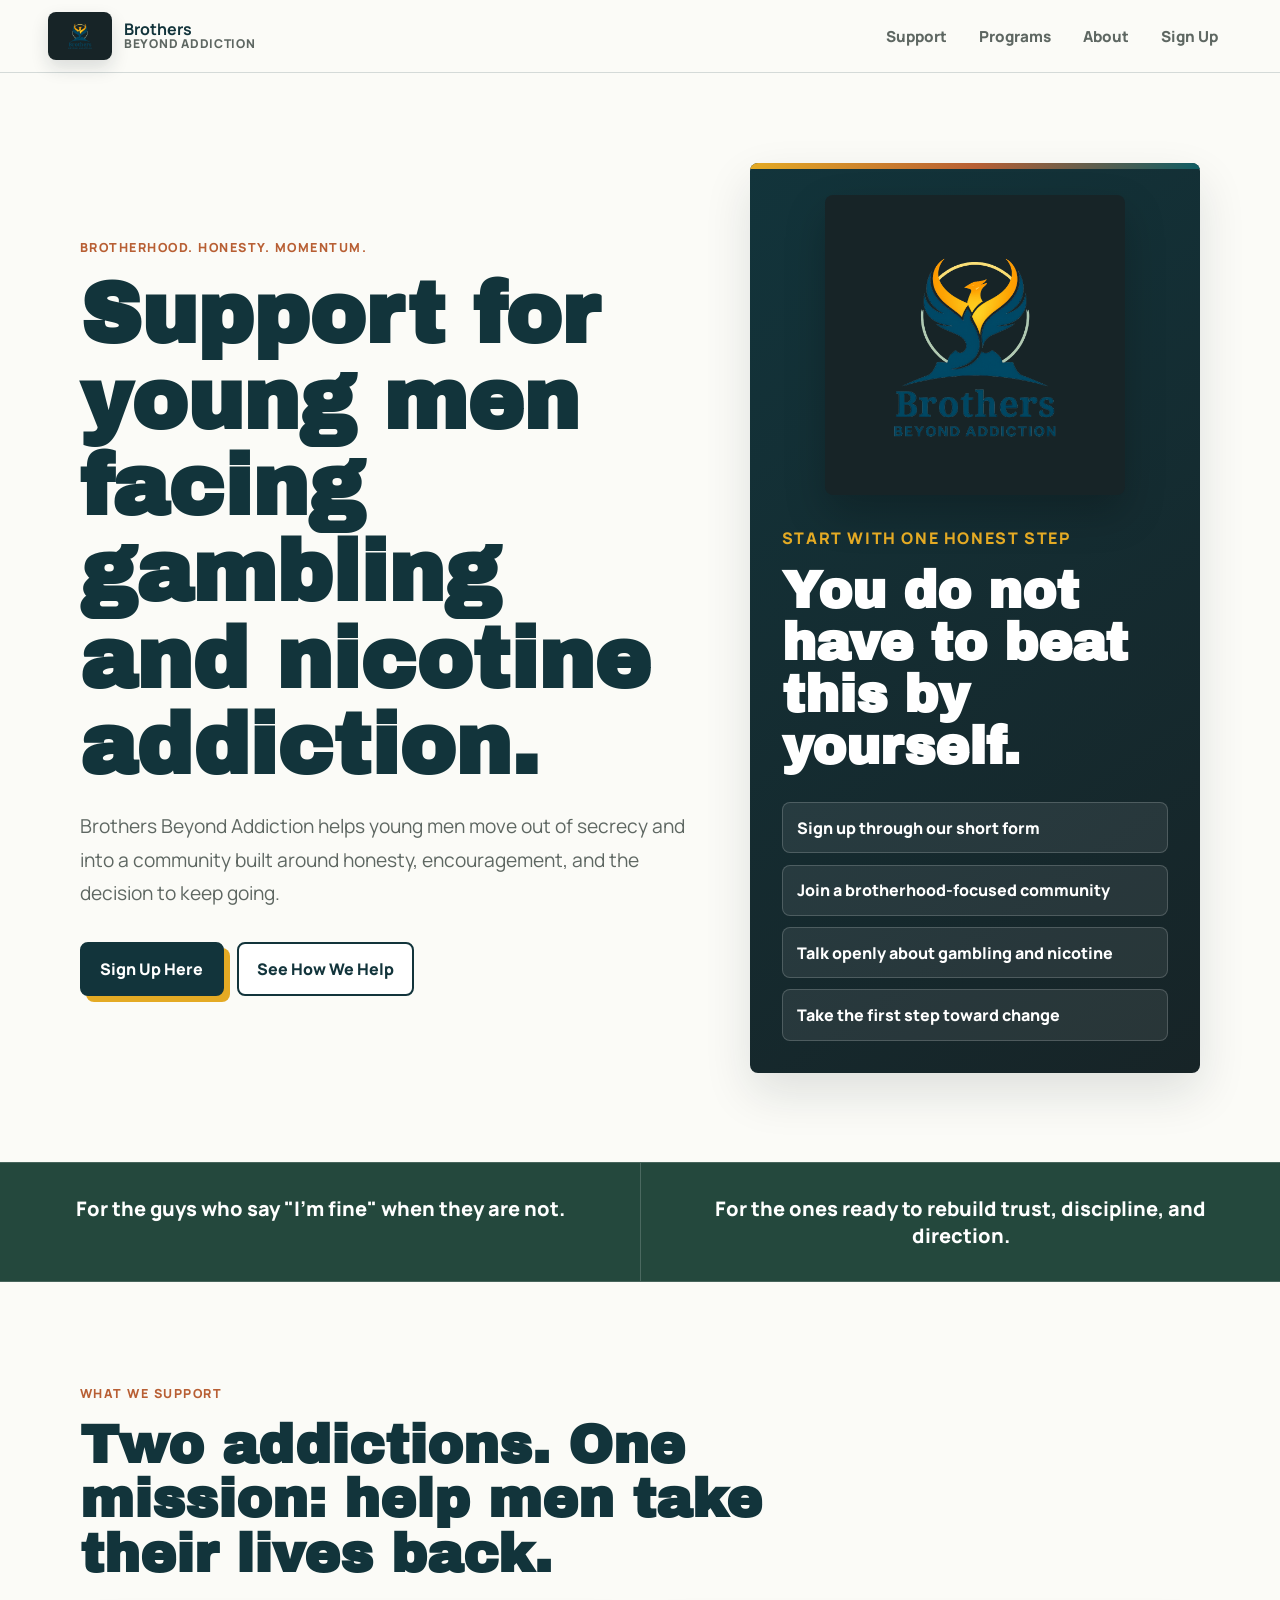
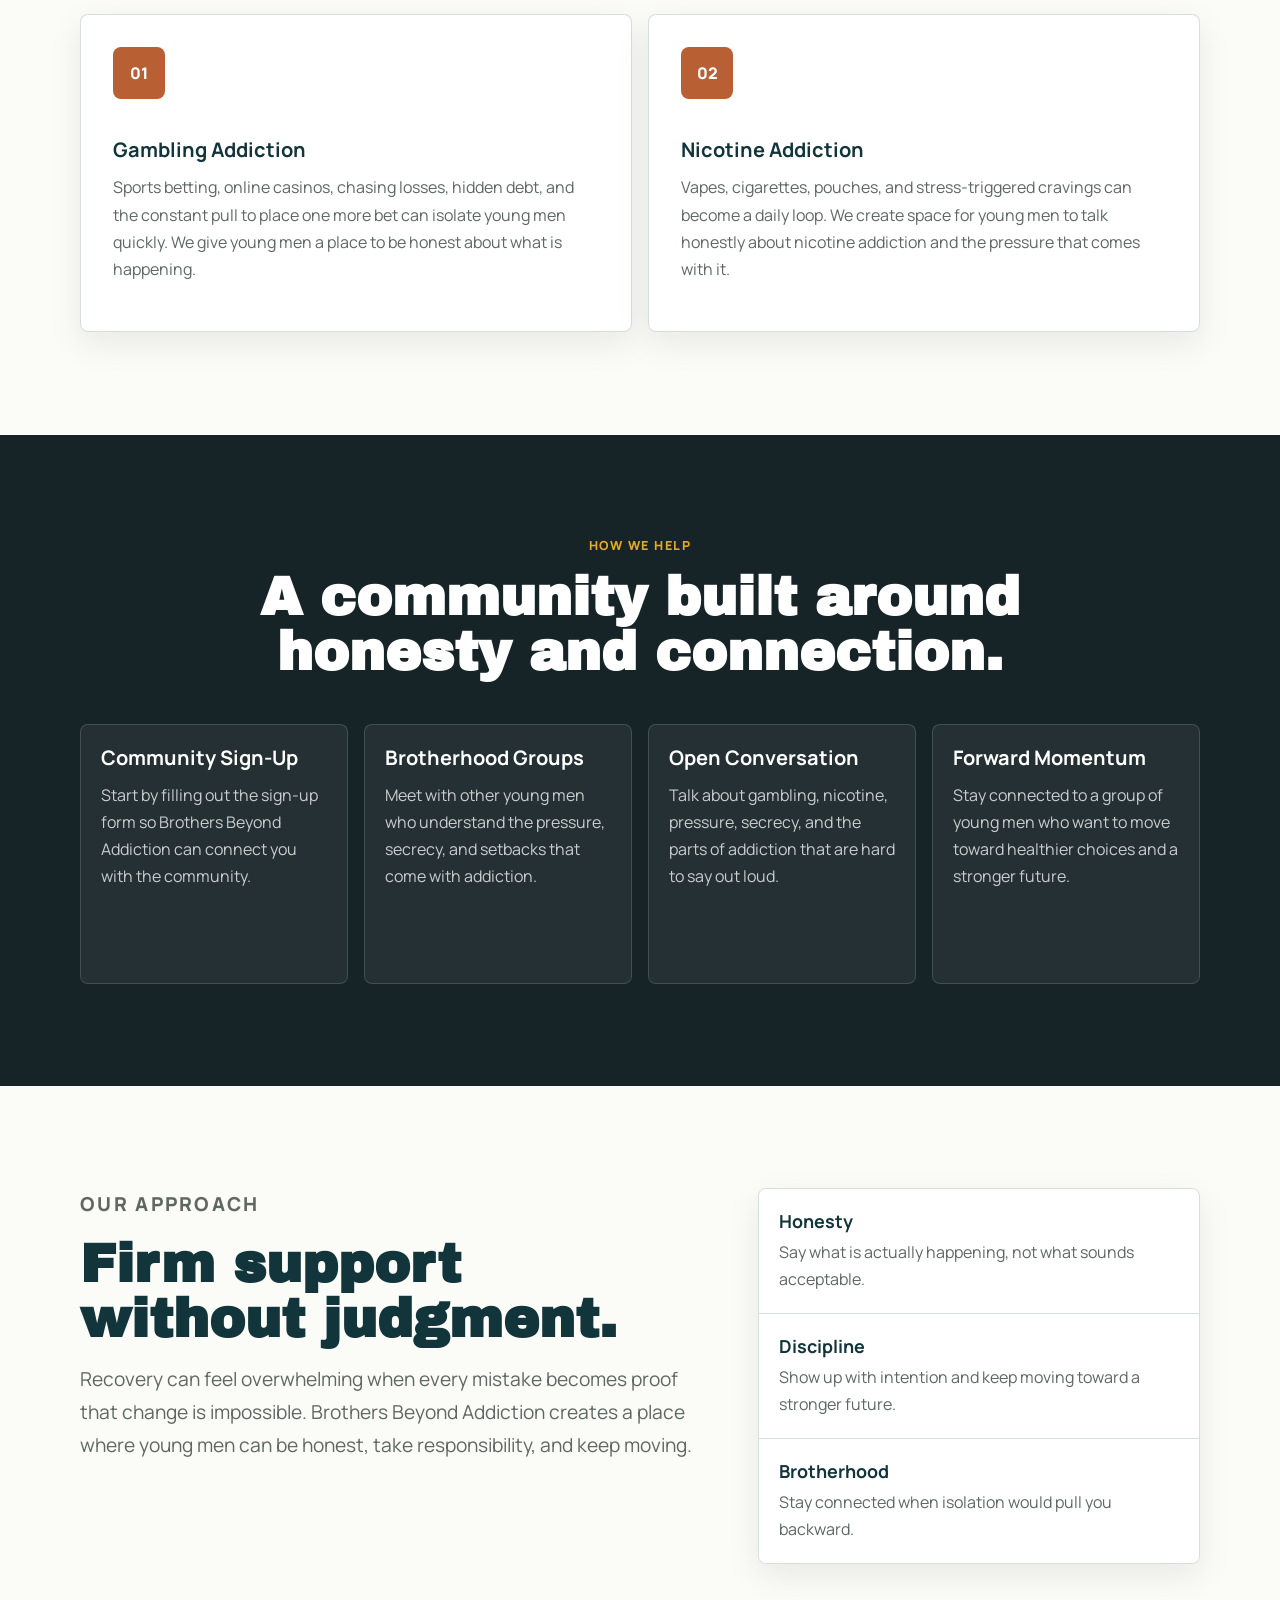
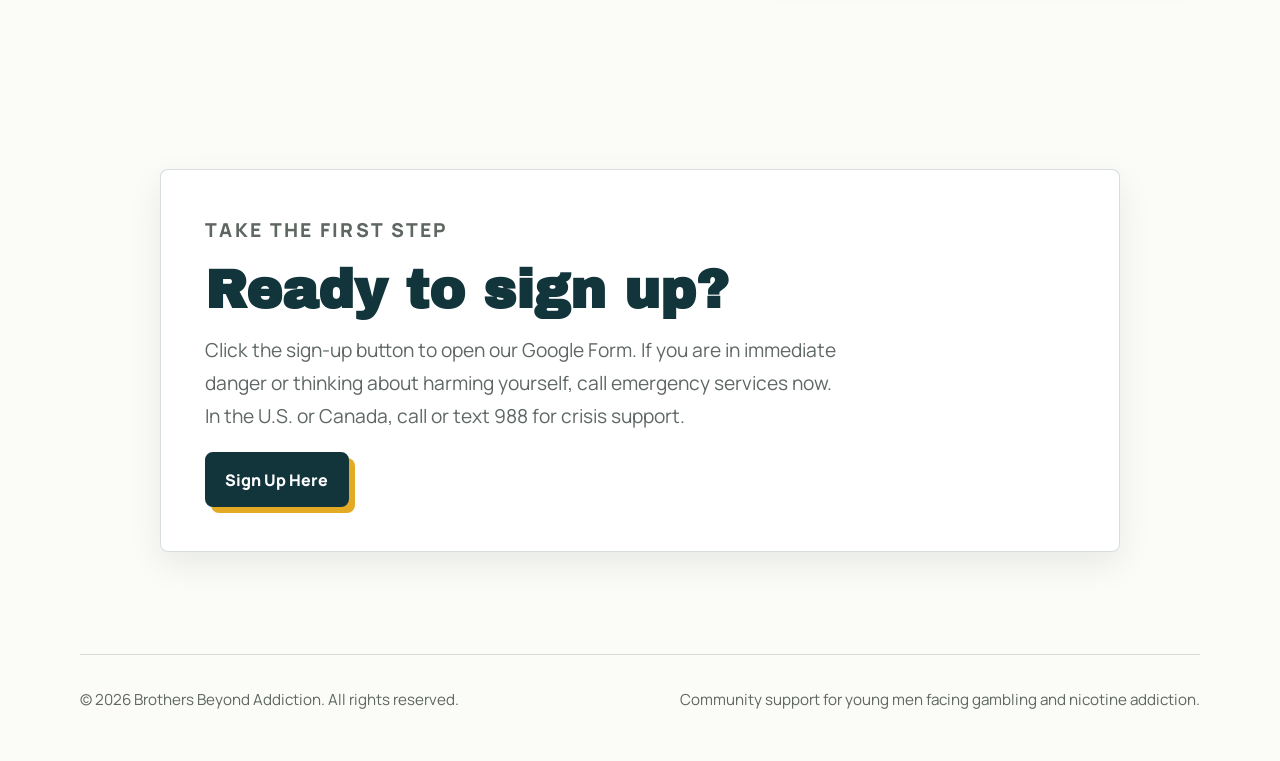
==== commit 2ff4303d: "Add files via upload" ====
--- a/index.html
+++ b/index.html
@@ -5,7 +5,7 @@
     <meta name="viewport" content="width=device-width, initial-scale=1">
     <meta
       name="description"
-      content="Brothers Beyond Addiction supports young men dealing with gambling and nicotine addiction through brotherhood, accountability, and practical recovery tools."
+      content="Brothers Beyond Addiction is a community for young men facing gambling and nicotine addiction."
     >
     <title>Brothers Beyond Addiction | Support for Young Men</title>
     <link rel="preconnect" href="https://fonts.googleapis.com">
@@ -39,21 +39,21 @@
         <a href="#support">Support</a>
         <a href="#programs">Programs</a>
         <a href="#about">About</a>
-        <a href="#contact">Contact</a>
+        <a href="#signup">Sign Up</a>
       </nav>
     </header>
 
     <main id="top">
       <section class="hero section-shell">
         <div class="hero-copy reveal">
-          <p class="eyebrow">Brotherhood. Accountability. Momentum.</p>
+          <p class="eyebrow">Brotherhood. Honesty. Momentum.</p>
           <h1>Support for young men facing gambling and nicotine addiction.</h1>
           <p class="hero-text">
-            Brothers Beyond Addiction helps young men move out of secrecy and into honest support,
-            practical accountability, and a clearer plan for recovery.
+            Brothers Beyond Addiction helps young men move out of secrecy and into a community built around
+            honesty, encouragement, and the decision to keep going.
           </p>
           <div class="hero-actions">
-            <a class="button primary" href="#contact">Reach Out Today</a>
+            <a class="button primary" href="https://forms.gle/vkZTwhczoAzkG7Xs6" target="_blank" rel="noopener">Sign Up Here</a>
             <a class="button ghost" href="#programs">See How We Help</a>
           </div>
         </div>
@@ -65,10 +65,10 @@
           <p class="card-kicker">Start with one honest step</p>
           <h2>You do not have to beat this by yourself.</h2>
           <ul>
-            <li>Private first conversation</li>
-            <li>Peer accountability</li>
-            <li>Practical relapse planning</li>
-            <li>Support for gambling and nicotine triggers</li>
+            <li>Sign up through our short form</li>
+            <li>Join a brotherhood-focused community</li>
+            <li>Talk openly about gambling and nicotine</li>
+            <li>Take the first step toward change</li>
           </ul>
         </div>
       </section>
@@ -90,7 +90,7 @@
             <h3>Gambling Addiction</h3>
             <p>
               Sports betting, online casinos, chasing losses, hidden debt, and the constant pull to place one
-              more bet can isolate young men quickly. We help members name the pattern and build a safer plan.
+              more bet can isolate young men quickly. We give young men a place to be honest about what is happening.
             </p>
           </article>
 
@@ -98,8 +98,8 @@
             <span class="icon-badge">02</span>
             <h3>Nicotine Addiction</h3>
             <p>
-              Vapes, cigarettes, pouches, and stress-triggered cravings can become a daily loop. We focus on
-              accountability, trigger awareness, replacement habits, and staying connected when urges hit.
+              Vapes, cigarettes, pouches, and stress-triggered cravings can become a daily loop. We create
+              space for young men to talk honestly about nicotine addiction and the pressure that comes with it.
             </p>
           </article>
         </div>
@@ -109,25 +109,25 @@
         <div class="section-shell">
           <div class="section-heading centered reveal">
             <p class="eyebrow">How We Help</p>
-            <h2>A practical path forward, built around connection.</h2>
+            <h2>A community built around honesty and connection.</h2>
           </div>
 
           <div class="program-grid">
             <article class="program-card reveal">
-              <h3>1-on-1 Check-Ins</h3>
-              <p>Start with a real conversation, no shame and no performance. We listen, understand your goals, and help map next steps.</p>
+              <h3>Community Sign-Up</h3>
+              <p>Start by filling out the sign-up form so Brothers Beyond Addiction can connect you with the community.</p>
             </article>
             <article class="program-card reveal">
               <h3>Brotherhood Groups</h3>
               <p>Meet with other young men who understand the pressure, secrecy, and setbacks that come with addiction.</p>
             </article>
             <article class="program-card reveal">
-              <h3>Accountability Plans</h3>
-              <p>Create clear routines for cravings, betting urges, spending controls, nicotine triggers, and moments of relapse risk.</p>
+              <h3>Open Conversation</h3>
+              <p>Talk about gambling, nicotine, pressure, secrecy, and the parts of addiction that are hard to say out loud.</p>
             </article>
             <article class="program-card reveal">
-              <h3>Family Guidance</h3>
-              <p>When appropriate, we help families understand what support can look like without turning every conversation into conflict.</p>
+              <h3>Forward Momentum</h3>
+              <p>Stay connected to a group of young men who want to move toward healthier choices and a stronger future.</p>
             </article>
           </div>
         </div>
@@ -150,7 +150,7 @@
           </div>
           <div>
             <strong>Discipline</strong>
-            <span>Build small, repeatable habits that protect the future.</span>
+            <span>Show up with intention and keep moving toward a stronger future.</span>
           </div>
           <div>
             <strong>Brotherhood</strong>
@@ -159,41 +159,22 @@
         </div>
       </section>
 
-      <section class="cta-section" id="contact">
+      <section class="cta-section" id="signup">
         <div class="cta-card reveal">
           <p class="eyebrow">Take The First Step</p>
-          <h2>Ready to talk to someone who gets it?</h2>
+          <h2>Ready to sign up?</h2>
           <p>
-            Send a message and we will connect with you privately. If you are in immediate danger or thinking about
+            Click the sign-up button to open our Google Form. If you are in immediate danger or thinking about
             harming yourself, call emergency services now. In the U.S. or Canada, call or text 988 for crisis support.
           </p>
-          <p class="contact-email">
-            Email us directly at
-            <a href="mailto:brotherbeyondaddiction@gmail.com">brotherbeyondaddiction@gmail.com</a>.
-          </p>
-
-          <form class="contact-form" action="mailto:brotherbeyondaddiction@gmail.com" method="post" enctype="text/plain">
-            <label>
-              Name
-              <input type="text" name="name" placeholder="Your name" required>
-            </label>
-            <label>
-              Email
-              <input type="email" name="email" placeholder="you@example.com" required>
-            </label>
-            <label>
-              What support are you looking for?
-              <textarea name="message" rows="5" placeholder="Tell us what has been going on"></textarea>
-            </label>
-            <button class="button primary" type="submit">Send Message</button>
-          </form>
+          <a class="button primary" href="https://forms.gle/vkZTwhczoAzkG7Xs6" target="_blank" rel="noopener">Sign Up Here</a>
         </div>
       </section>
     </main>
 
     <footer class="site-footer">
       <p>&copy; 2026 Brothers Beyond Addiction. All rights reserved.</p>
-      <p>Peer support and recovery guidance for young men facing gambling and nicotine addiction.</p>
+      <p>Community support for young men facing gambling and nicotine addiction.</p>
     </footer>
 
     <script src="script.js"></script>
--- a/styles.css
+++ b/styles.css
@@ -93,7 +93,8 @@
 .brand-mark img {
   width: 100%;
   height: 100%;
-  object-fit: cover;
+  padding: 4px;
+  object-fit: contain;
   object-position: center;
 }
 
@@ -211,14 +212,6 @@
   color: var(--muted);
   font-size: clamp(1.03rem, 1.6vw, 1.2rem);
   line-height: 1.72;
-}
-
-.contact-email a {
-  color: var(--teal);
-  font-weight: 900;
-  text-decoration: underline;
-  text-decoration-thickness: 2px;
-  text-underline-offset: 4px;
 }
 
 .hero-actions {
@@ -283,7 +276,7 @@
   width: min(300px, 100%);
   aspect-ratio: 1;
   place-items: center;
-  margin-bottom: 2rem;
+  margin: 0 auto 2rem;
   overflow: hidden;
   border-radius: var(--radius);
   background: var(--charcoal);
@@ -294,7 +287,9 @@
 .hero-logo-wrap img {
   width: 100%;
   height: 100%;
-  object-fit: cover;
+  padding: 10px;
+  object-fit: contain;
+  object-position: center;
 }
 
 .card-kicker {
@@ -475,39 +470,6 @@
 
 .cta-card {
   padding: clamp(1.35rem, 4vw, 2.75rem);
-}
-
-.contact-form {
-  display: grid;
-  gap: 1rem;
-  margin-top: 2rem;
-}
-
-.contact-form label {
-  display: grid;
-  gap: 0.45rem;
-  font-weight: 900;
-}
-
-.contact-form input,
-.contact-form textarea {
-  width: 100%;
-  border: 2px solid transparent;
-  border-radius: var(--radius);
-  padding: 1rem;
-  color: var(--ink);
-  background: var(--soft);
-  outline: none;
-}
-
-.contact-form input:focus,
-.contact-form textarea:focus {
-  border-color: var(--teal);
-  background: var(--white);
-}
-
-.contact-form .button {
-  justify-self: start;
 }
 
 .site-footer {
@@ -641,7 +603,4 @@
     min-height: auto;
   }
 
-  .contact-form .button {
-    justify-self: stretch;
-  }
-}
+}
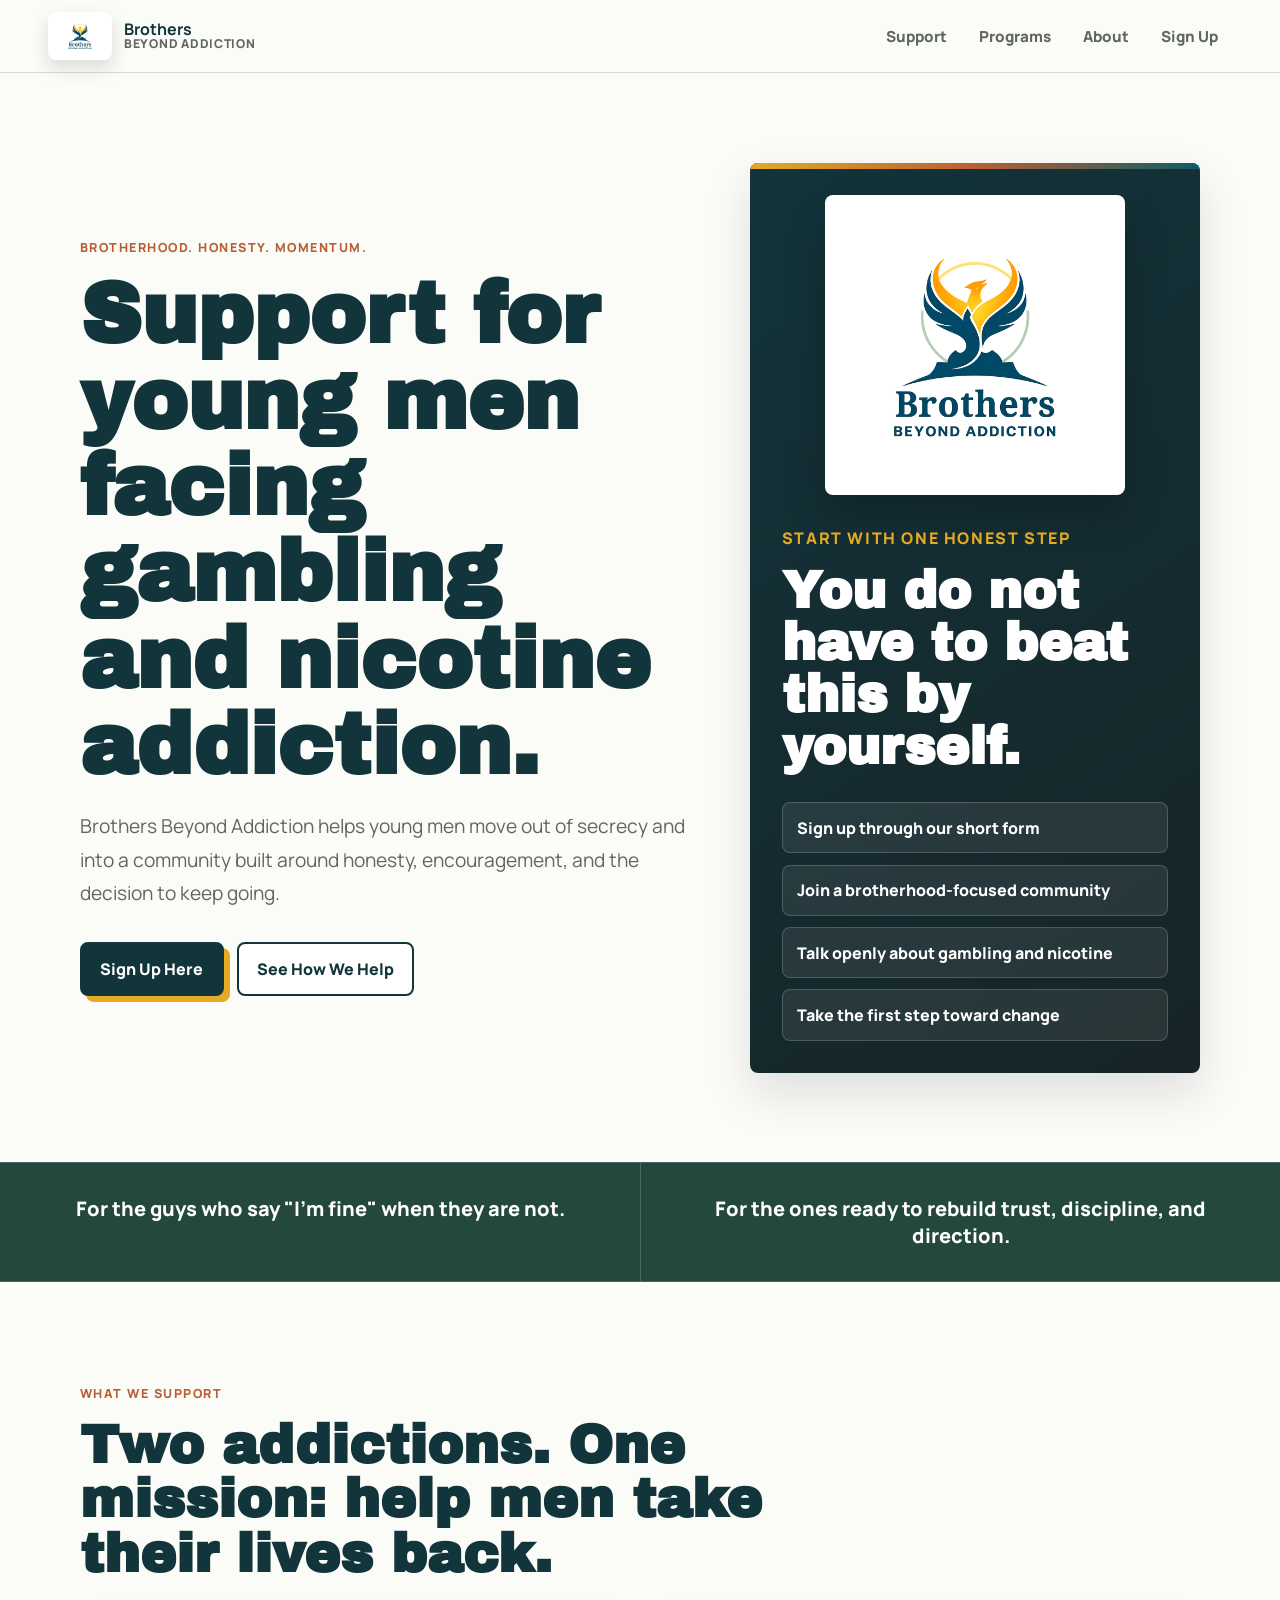
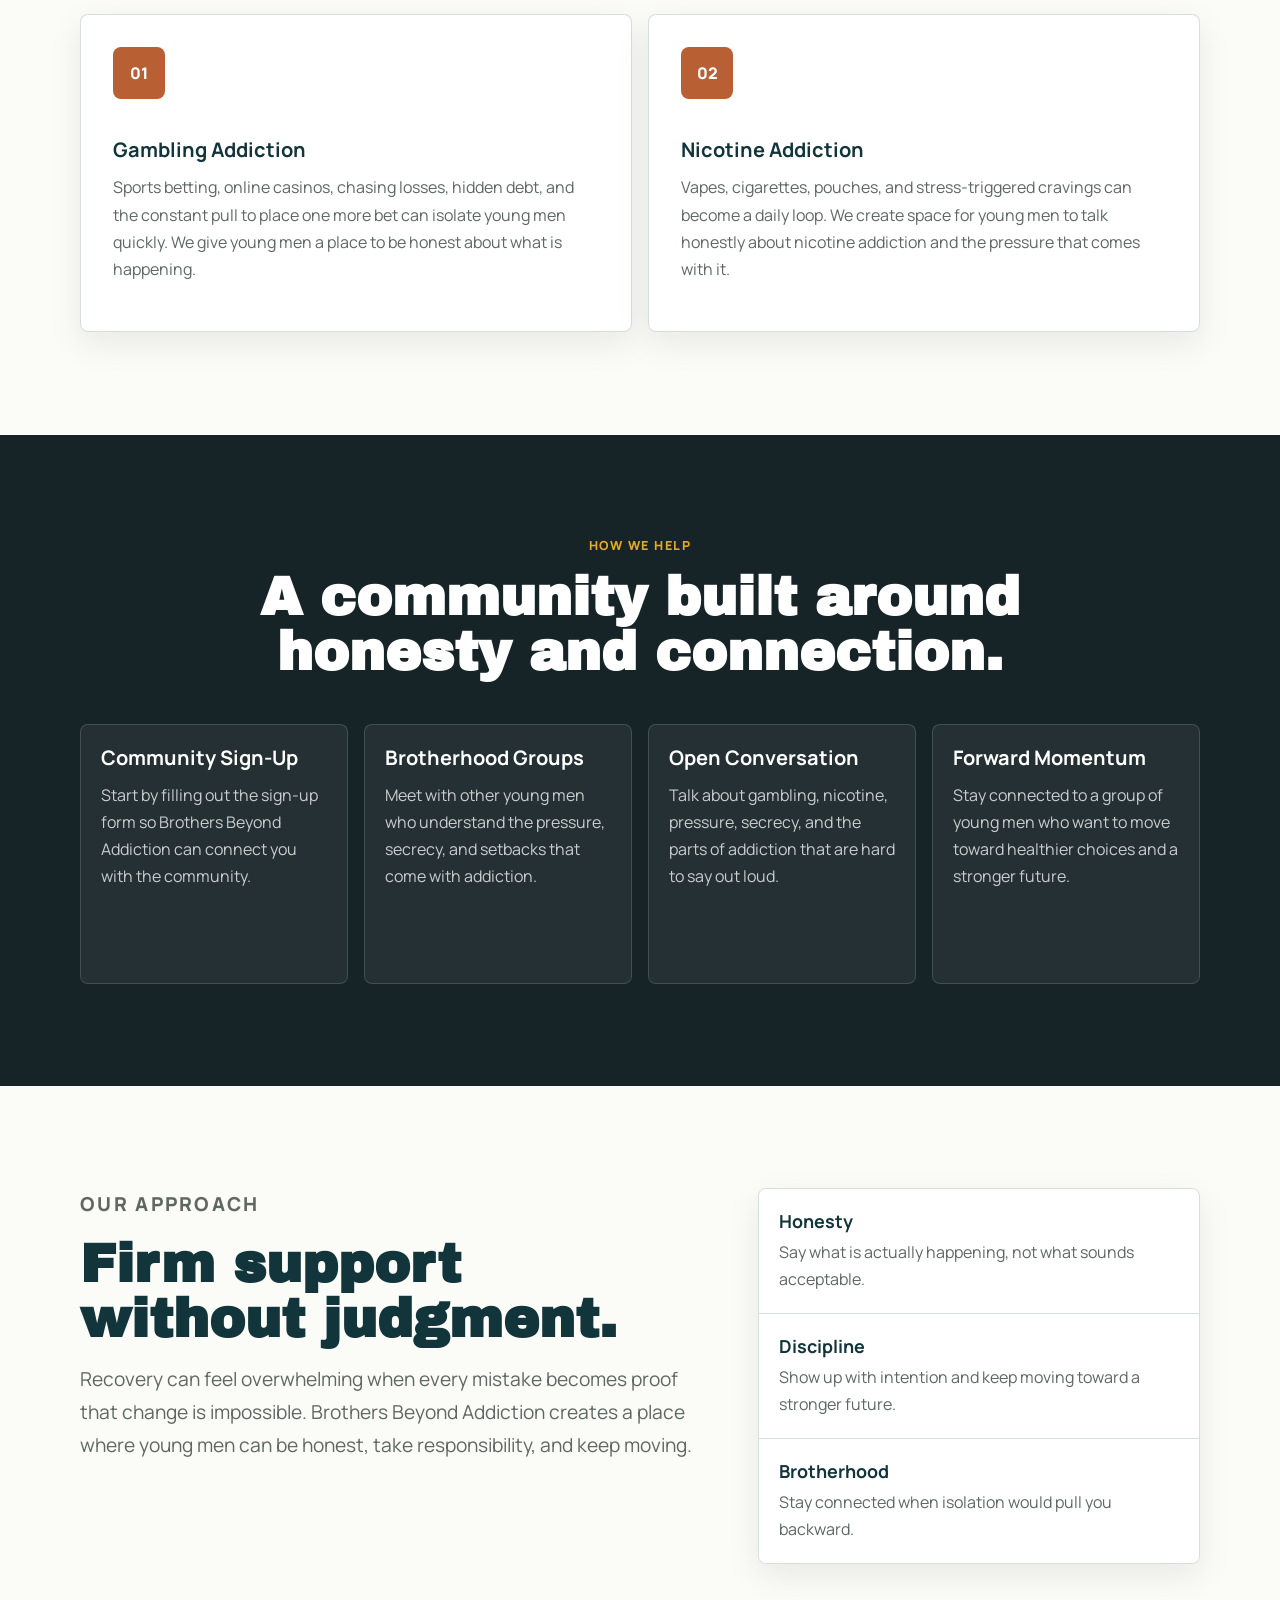
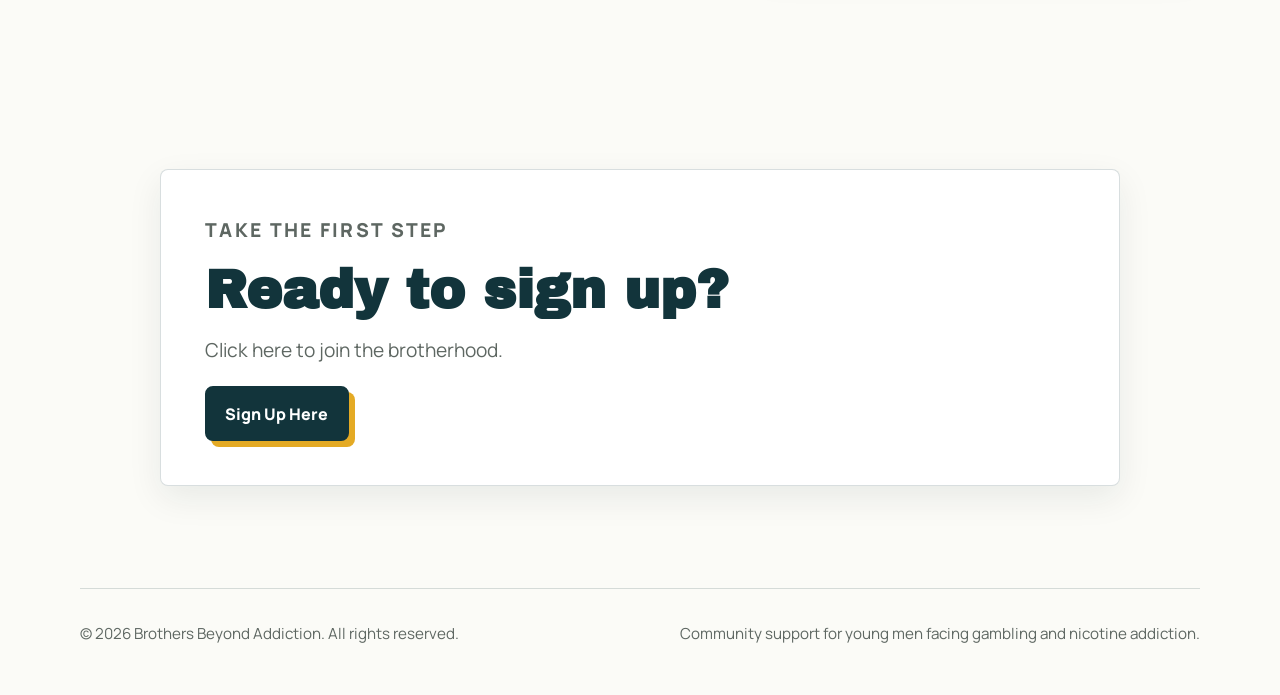
==== commit aa3ce2df: "Add files via upload" ====
--- a/index.html
+++ b/index.html
@@ -163,10 +163,7 @@
         <div class="cta-card reveal">
           <p class="eyebrow">Take The First Step</p>
           <h2>Ready to sign up?</h2>
-          <p>
-            Click the sign-up button to open our Google Form. If you are in immediate danger or thinking about
-            harming yourself, call emergency services now. In the U.S. or Canada, call or text 988 for crisis support.
-          </p>
+          <p>Click here to join the brotherhood.</p>
           <a class="button primary" href="https://forms.gle/vkZTwhczoAzkG7Xs6" target="_blank" rel="noopener">Sign Up Here</a>
         </div>
       </section>
--- a/styles.css
+++ b/styles.css
@@ -86,7 +86,7 @@
   flex: 0 0 auto;
   overflow: hidden;
   border-radius: var(--radius);
-  background: var(--charcoal);
+  background: var(--white);
   box-shadow: 0 8px 18px rgba(18, 36, 39, 0.14);
 }
 
@@ -279,7 +279,7 @@
   margin: 0 auto 2rem;
   overflow: hidden;
   border-radius: var(--radius);
-  background: var(--charcoal);
+  background: var(--white);
   box-shadow: 0 18px 40px rgba(0, 0, 0, 0.22);
   animation: breathe 4.5s ease-in-out infinite;
 }
